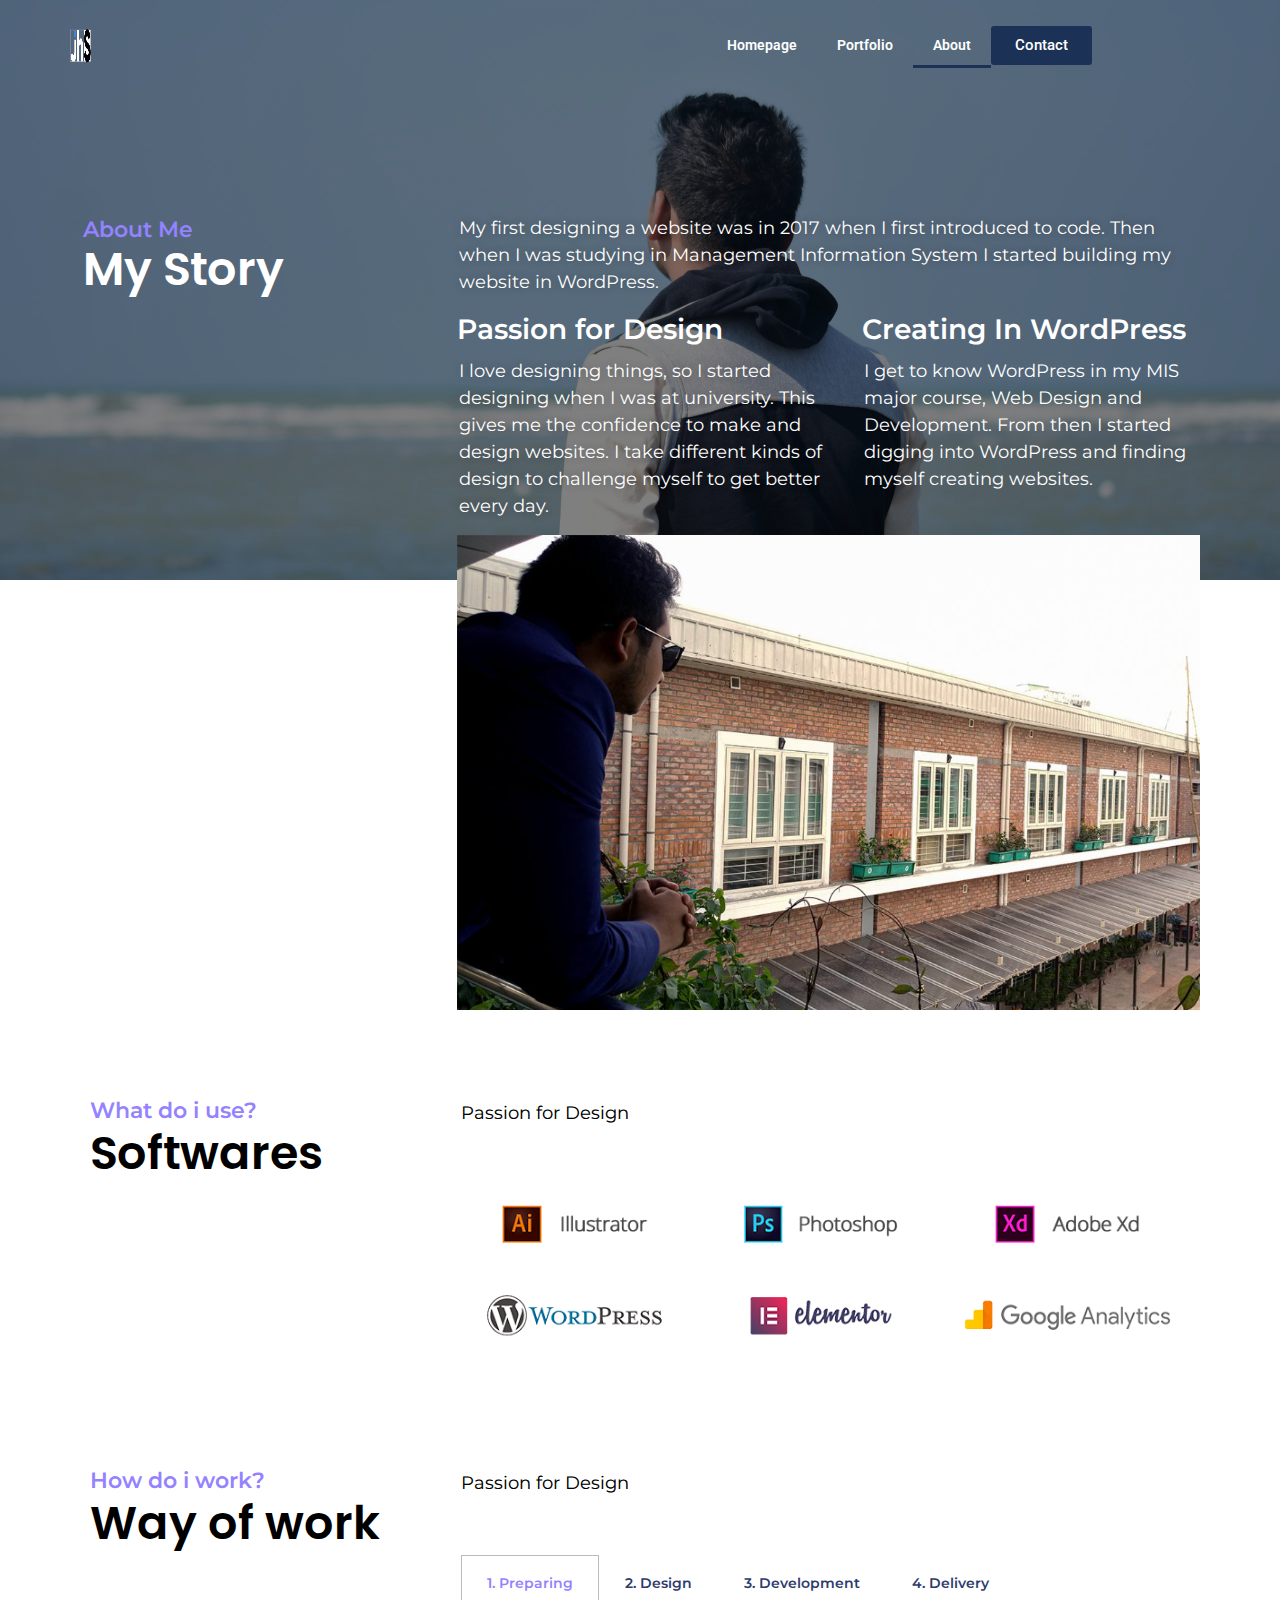
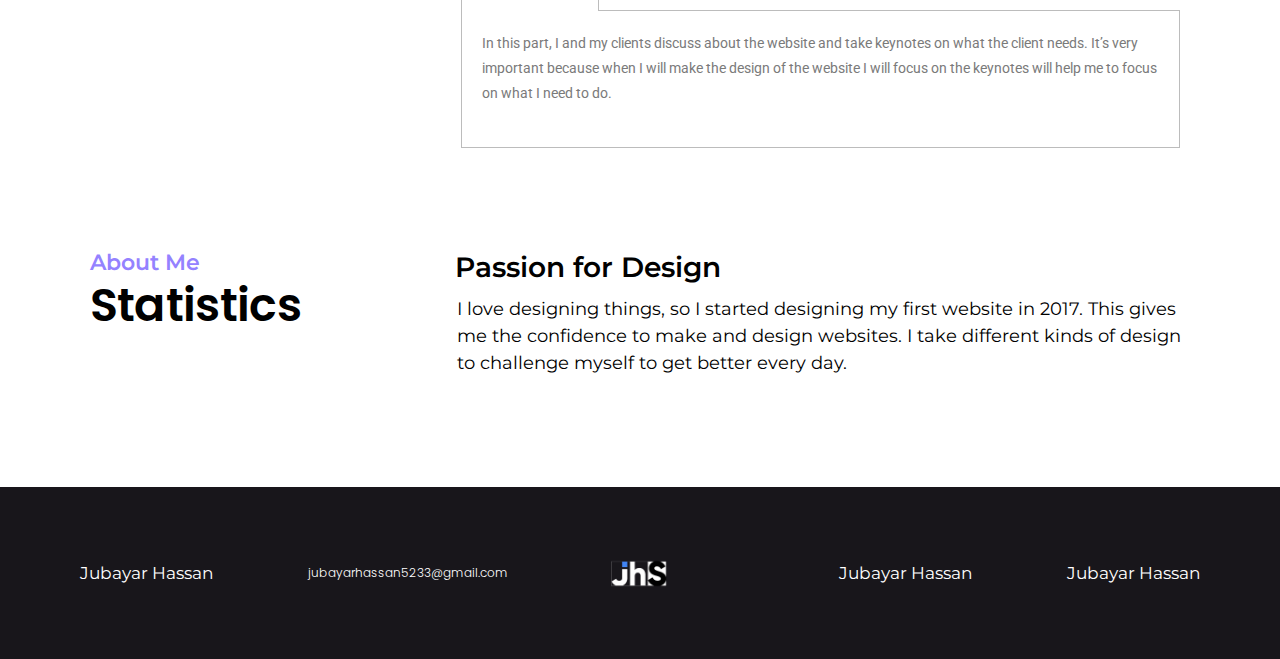
==== about/index.html @ 8f519e30 "done" ====
<!DOCTYPE html>
<html class="html" lang="en-US">
<head>
	<meta charset="UTF-8">
	<link rel="profile" href="https://gmpg.org/xfn/11">

	<title>About &#8211; MD. Jubayar Hassan</title>
<meta name="robots" content="max-image-preview:large">
<meta name="viewport" content="width=device-width, initial-scale=1">
<link rel="dns-prefetch" href="//fonts.googleapis.com">
<link rel="dns-prefetch" href="//s.w.org">
<link rel="alternate" type="application/rss+xml" title="MD. Jubayar Hassan &raquo; Feed" href="https://jubayarhassan.github.io/jubayar2.0/feed/">
<link rel="alternate" type="application/rss+xml" title="MD. Jubayar Hassan &raquo; Comments Feed" href="https://jubayarhassan.github.io/jubayar2.0/comments/feed/">
		<script type="text/javascript">
			window._wpemojiSettings = {"baseUrl":"https:\/\/s.w.org\/images\/core\/emoji\/13.0.1\/72x72\/","ext":".png","svgUrl":"https:\/\/s.w.org\/images\/core\/emoji\/13.0.1\/svg\/","svgExt":".svg","source":{"concatemoji":"https:\/\/jubayarhassan.github.io\/jubayar2.0\/wp-includes\/js\/wp-emoji-release.min.js?ver=5.7.1"}};
			!function(e,a,t){var n,r,o,i=a.createElement("canvas"),p=i.getContext&&i.getContext("2d");function s(e,t){var a=String.fromCharCode;p.clearRect(0,0,i.width,i.height),p.fillText(a.apply(this,e),0,0);e=i.toDataURL();return p.clearRect(0,0,i.width,i.height),p.fillText(a.apply(this,t),0,0),e===i.toDataURL()}function c(e){var t=a.createElement("script");t.src=e,t.defer=t.type="text/javascript",a.getElementsByTagName("head")[0].appendChild(t)}for(o=Array("flag","emoji"),t.supports={everything:!0,everythingExceptFlag:!0},r=0;r<o.length;r++)t.supports[o[r]]=function(e){if(!p||!p.fillText)return!1;switch(p.textBaseline="top",p.font="600 32px Arial",e){case"flag":return s([127987,65039,8205,9895,65039],[127987,65039,8203,9895,65039])?!1:!s([55356,56826,55356,56819],[55356,56826,8203,55356,56819])&&!s([55356,57332,56128,56423,56128,56418,56128,56421,56128,56430,56128,56423,56128,56447],[55356,57332,8203,56128,56423,8203,56128,56418,8203,56128,56421,8203,56128,56430,8203,56128,56423,8203,56128,56447]);case"emoji":return!s([55357,56424,8205,55356,57212],[55357,56424,8203,55356,57212])}return!1}(o[r]),t.supports.everything=t.supports.everything&&t.supports[o[r]],"flag"!==o[r]&&(t.supports.everythingExceptFlag=t.supports.everythingExceptFlag&&t.supports[o[r]]);t.supports.everythingExceptFlag=t.supports.everythingExceptFlag&&!t.supports.flag,t.DOMReady=!1,t.readyCallback=function(){t.DOMReady=!0},t.supports.everything||(n=function(){t.readyCallback()},a.addEventListener?(a.addEventListener("DOMContentLoaded",n,!1),e.addEventListener("load",n,!1)):(e.attachEvent("onload",n),a.attachEvent("onreadystatechange",function(){"complete"===a.readyState&&t.readyCallback()})),(n=t.source||{}).concatemoji?c(n.concatemoji):n.wpemoji&&n.twemoji&&(c(n.twemoji),c(n.wpemoji)))}(window,document,window._wpemojiSettings);
		</script>
		<style type="text/css">img.wp-smiley,
img.emoji {
	display: inline !important;
	border: none !important;
	box-shadow: none !important;
	height: 1em !important;
	width: 1em !important;
	margin: 0 .07em !important;
	vertical-align: -0.1em !important;
	background: none !important;
	padding: 0 !important;
}</style>
	<link rel="stylesheet" id="wp-block-library-css" href="https://jubayarhassan.github.io/jubayar2.0/wp-includes/css/dist/block-library/style.min.css?ver=5.7.1" type="text/css" media="all">
<link rel="stylesheet" id="wp-block-library-theme-css" href="https://jubayarhassan.github.io/jubayar2.0/wp-includes/css/dist/block-library/theme.min.css?ver=5.7.1" type="text/css" media="all">
<link rel="stylesheet" id="font-awesome-css" href="https://jubayarhassan.github.io/jubayar2.0/wp-content/themes/oceanwp/assets/fonts/fontawesome/css/all.min.css?ver=5.15.1" type="text/css" media="all">
<link rel="stylesheet" id="simple-line-icons-css" href="https://jubayarhassan.github.io/jubayar2.0/wp-content/themes/oceanwp/assets/css/third/simple-line-icons.min.css?ver=2.4.0" type="text/css" media="all">
<link rel="stylesheet" id="magnific-popup-css" href="https://jubayarhassan.github.io/jubayar2.0/wp-content/themes/oceanwp/assets/css/third/magnific-popup.min.css?ver=1.0.0" type="text/css" media="all">
<link rel="stylesheet" id="slick-css" href="https://jubayarhassan.github.io/jubayar2.0/wp-content/themes/oceanwp/assets/css/third/slick.min.css?ver=1.6.0" type="text/css" media="all">
<link rel="stylesheet" id="oceanwp-style-css" href="https://jubayarhassan.github.io/jubayar2.0/wp-content/themes/oceanwp/assets/css/style.min.css?ver=2.0.8" type="text/css" media="all">
<link rel="stylesheet" id="oceanwp-hamburgers-css" href="https://jubayarhassan.github.io/jubayar2.0/wp-content/themes/oceanwp/assets/css/third/hamburgers/hamburgers.min.css?ver=2.0.8" type="text/css" media="all">
<link rel="stylesheet" id="oceanwp-3dy-css" href="https://jubayarhassan.github.io/jubayar2.0/wp-content/themes/oceanwp/assets/css/third/hamburgers/types/3dy.css?ver=2.0.8" type="text/css" media="all">
<link rel="stylesheet" id="oceanwp-google-font-montserrat-css" href="//fonts.googleapis.com/css?family=Montserrat%3A100%2C200%2C300%2C400%2C500%2C600%2C700%2C800%2C900%2C100i%2C200i%2C300i%2C400i%2C500i%2C600i%2C700i%2C800i%2C900i&#038;subset=latin&#038;display=swap&#038;ver=5.7.1" type="text/css" media="all">
<link rel="stylesheet" id="elementor-icons-css" href="https://jubayarhassan.github.io/jubayar2.0/wp-content/plugins/elementor/assets/lib/eicons/css/elementor-icons.min.css?ver=5.9.1" type="text/css" media="all">
<link rel="stylesheet" id="elementor-animations-css" href="https://jubayarhassan.github.io/jubayar2.0/wp-content/plugins/elementor/assets/lib/animations/animations.min.css?ver=3.0.10" type="text/css" media="all">
<link rel="stylesheet" id="elementor-frontend-legacy-css" href="https://jubayarhassan.github.io/jubayar2.0/wp-content/plugins/elementor/assets/css/frontend-legacy.min.css?ver=3.0.10" type="text/css" media="all">
<link rel="stylesheet" id="elementor-frontend-css" href="https://jubayarhassan.github.io/jubayar2.0/wp-content/plugins/elementor/assets/css/frontend.min.css?ver=3.0.10" type="text/css" media="all">
<link rel="stylesheet" id="elementor-post-7-css" href="https://jubayarhassan.github.io/jubayar2.0/wp-content/uploads/elementor/css/post-7.css?ver=1619124902" type="text/css" media="all">
<link rel="stylesheet" id="elementor-pro-css" href="https://jubayarhassan.github.io/jubayar2.0/wp-content/plugins/elementor-pro/assets/css/frontend.min.css?ver=3.0.2" type="text/css" media="all">
<link rel="stylesheet" id="elementor-global-css" href="https://jubayarhassan.github.io/jubayar2.0/wp-content/uploads/elementor/css/global.css?ver=1619124942" type="text/css" media="all">
<link rel="stylesheet" id="elementor-post-80-css" href="https://jubayarhassan.github.io/jubayar2.0/wp-content/uploads/elementor/css/post-80.css?ver=1619387605" type="text/css" media="all">
<link rel="stylesheet" id="elementor-post-175-css" href="https://jubayarhassan.github.io/jubayar2.0/wp-content/uploads/elementor/css/post-175.css?ver=1620332155" type="text/css" media="all">
<link rel="stylesheet" id="elementor-post-88-css" href="https://jubayarhassan.github.io/jubayar2.0/wp-content/uploads/elementor/css/post-88.css?ver=1619125941" type="text/css" media="all">
<link rel="stylesheet" id="oe-widgets-style-css" href="https://jubayarhassan.github.io/jubayar2.0/wp-content/plugins/ocean-extra/assets/css/widgets.css?ver=5.7.1" type="text/css" media="all">
<link rel="stylesheet" id="ecs-styles-css" href="https://jubayarhassan.github.io/jubayar2.0/wp-content/plugins/ele-custom-skin/assets/css/ecs-style.css?ver=3.1.0" type="text/css" media="all">
<link rel="stylesheet" id="google-fonts-1-css" href="https://fonts.googleapis.com/css?family=Montserrat%3A100%2C100italic%2C200%2C200italic%2C300%2C300italic%2C400%2C400italic%2C500%2C500italic%2C600%2C600italic%2C700%2C700italic%2C800%2C800italic%2C900%2C900italic%7CRoboto+Slab%3A100%2C100italic%2C200%2C200italic%2C300%2C300italic%2C400%2C400italic%2C500%2C500italic%2C600%2C600italic%2C700%2C700italic%2C800%2C800italic%2C900%2C900italic%7CRoboto%3A100%2C100italic%2C200%2C200italic%2C300%2C300italic%2C400%2C400italic%2C500%2C500italic%2C600%2C600italic%2C700%2C700italic%2C800%2C800italic%2C900%2C900italic%7CPoppins%3A100%2C100italic%2C200%2C200italic%2C300%2C300italic%2C400%2C400italic%2C500%2C500italic%2C600%2C600italic%2C700%2C700italic%2C800%2C800italic%2C900%2C900italic&#038;ver=5.7.1" type="text/css" media="all">
<link rel="stylesheet" id="elementor-icons-shared-0-css" href="https://jubayarhassan.github.io/jubayar2.0/wp-content/plugins/elementor/assets/lib/font-awesome/css/fontawesome.min.css?ver=5.12.0" type="text/css" media="all">
<link rel="stylesheet" id="elementor-icons-fa-brands-css" href="https://jubayarhassan.github.io/jubayar2.0/wp-content/plugins/elementor/assets/lib/font-awesome/css/brands.min.css?ver=5.12.0" type="text/css" media="all">
<script type="text/javascript" src="https://jubayarhassan.github.io/jubayar2.0/wp-includes/js/jquery/jquery.min.js?ver=3.5.1" id="jquery-core-js"></script>
<script type="text/javascript" src="https://jubayarhassan.github.io/jubayar2.0/wp-includes/js/jquery/jquery-migrate.min.js?ver=3.3.2" id="jquery-migrate-js"></script>
<script type="text/javascript" id="ecs_ajax_load-js-extra">
/* <![CDATA[ */
var ecs_ajax_params = {"ajaxurl":"https:\/\/jubayarhassan.github.io\/jubayar2.0\/wp-admin\/admin-ajax.php","posts":"{\"page\":0,\"pagename\":\"about\",\"error\":\"\",\"m\":\"\",\"p\":0,\"post_parent\":\"\",\"subpost\":\"\",\"subpost_id\":\"\",\"attachment\":\"\",\"attachment_id\":0,\"name\":\"about\",\"page_id\":0,\"second\":\"\",\"minute\":\"\",\"hour\":\"\",\"day\":0,\"monthnum\":0,\"year\":0,\"w\":0,\"category_name\":\"\",\"tag\":\"\",\"cat\":\"\",\"tag_id\":\"\",\"author\":\"\",\"author_name\":\"\",\"feed\":\"\",\"tb\":\"\",\"paged\":0,\"meta_key\":\"\",\"meta_value\":\"\",\"preview\":\"\",\"s\":\"\",\"sentence\":\"\",\"title\":\"\",\"fields\":\"\",\"menu_order\":\"\",\"embed\":\"\",\"category__in\":[],\"category__not_in\":[],\"category__and\":[],\"post__in\":[],\"post__not_in\":[],\"post_name__in\":[],\"tag__in\":[],\"tag__not_in\":[],\"tag__and\":[],\"tag_slug__in\":[],\"tag_slug__and\":[],\"post_parent__in\":[],\"post_parent__not_in\":[],\"author__in\":[],\"author__not_in\":[],\"ignore_sticky_posts\":false,\"suppress_filters\":false,\"cache_results\":true,\"update_post_term_cache\":true,\"lazy_load_term_meta\":true,\"update_post_meta_cache\":true,\"post_type\":\"\",\"posts_per_page\":10,\"nopaging\":false,\"comments_per_page\":\"50\",\"no_found_rows\":false,\"order\":\"DESC\"}"};
/* ]]> */
</script>
<script type="text/javascript" src="https://jubayarhassan.github.io/jubayar2.0/wp-content/plugins/ele-custom-skin/assets/js/ecs_ajax_pagination.js?ver=3.1.0" id="ecs_ajax_load-js"></script>
<script type="text/javascript" src="https://jubayarhassan.github.io/jubayar2.0/wp-content/plugins/ele-custom-skin/assets/js/ecs.js?ver=3.1.0" id="ecs-script-js"></script>
<link rel="https://api.w.org/" href="https://jubayarhassan.github.io/jubayar2.0/wp-json/">
<link rel="alternate" type="application/json" href="https://jubayarhassan.github.io/jubayar2.0/wp-json/wp/v2/pages/80">
<link rel="EditURI" type="application/rsd+xml" title="RSD" href="https://jubayarhassan.github.io/jubayar2.0/xmlrpc.php?rsd">
<link rel="wlwmanifest" type="application/wlwmanifest+xml" href="https://jubayarhassan.github.io/jubayar2.0/wp-includes/wlwmanifest.xml"> 
<meta name="generator" content="WordPress 5.7.1">
<link rel="canonical" href="https://jubayarhassan.github.io/jubayar2.0/about/">
<link rel="shortlink" href="https://jubayarhassan.github.io/jubayar2.0/?p=80">
<link rel="alternate" type="application/json+oembed" href="https://jubayarhassan.github.io/jubayar2.0/wp-json/oembed/1.0/embed?url=https%3A%2F%2Fjubayarhassan.github.io%2Fjubayar2.0%2Fabout%2F">
<link rel="alternate" type="text/xml+oembed" href="https://jubayarhassan.github.io/jubayar2.0/wp-json/oembed/1.0/embed?url=https%3A%2F%2Fjubayarhassan.github.io%2Fjubayar2.0%2Fabout%2F&#038;format=xml">
<style type="text/css">.recentcomments a{display:inline !important;padding:0 !important;margin:0 !important;}</style>
<!-- OceanWP CSS -->
<style type="text/css">/* General CSS */.container{width:357px}@media only screen and (min-width:960px){.widget-area,.content-left-sidebar .widget-area{width:90%}}#main #content-wrap,.separate-layout #main #content-wrap{padding-top:0;padding-bottom:0}.page-header,.has-transparent-header .page-header{padding:0}.page-header .page-header-title,.page-header.background-image-page-header .page-header-title{color:rgba(0,0,0,0)}.site-breadcrumbs,.background-image-page-header .site-breadcrumbs{color:rgba(198,198,198,0)}.site-breadcrumbs ul li .breadcrumb-sep{color:rgba(198,198,198,0)}.site-breadcrumbs a,.background-image-page-header .site-breadcrumbs a{color:rgba(51,51,51,0)}.site-breadcrumbs a:hover,.background-image-page-header .site-breadcrumbs a:hover{color:rgba(19,175,240,0)}/* Header CSS */#site-logo #site-logo-inner,.oceanwp-social-menu .social-menu-inner,#site-header.full_screen-header .menu-bar-inner,.after-header-content .after-header-content-inner{height:90px}#site-navigation-wrap .dropdown-menu >li >a,.oceanwp-mobile-menu-icon a,.mobile-menu-close,.after-header-content-inner >a{line-height:90px}#site-header,.has-transparent-header .is-sticky #site-header,.has-vh-transparent .is-sticky #site-header.vertical-header,#searchform-header-replace{background-color:rgba(255,255,255,0)}#site-header{border-color:rgba(241,241,241,0)}#site-header-inner{padding:0 46px 0 32px}#site-header.has-header-media .overlay-header-media{background-color:rgba(0,0,0,0.5)}#site-logo #site-logo-inner a img,#site-header.center-header #site-navigation-wrap .middle-site-logo a img{max-width:70px}#site-header #site-logo #site-logo-inner a img,#site-header.center-header #site-navigation-wrap .middle-site-logo a img{max-height:50px}.effect-one #site-navigation-wrap .dropdown-menu >li >a.menu-link >span:after,.effect-three #site-navigation-wrap .dropdown-menu >li >a.menu-link >span:after,.effect-five #site-navigation-wrap .dropdown-menu >li >a.menu-link >span:before,.effect-five #site-navigation-wrap .dropdown-menu >li >a.menu-link >span:after,.effect-nine #site-navigation-wrap .dropdown-menu >li >a.menu-link >span:before,.effect-nine #site-navigation-wrap .dropdown-menu >li >a.menu-link >span:after{background-color:#2fb6ef}.effect-four #site-navigation-wrap .dropdown-menu >li >a.menu-link >span:before,.effect-four #site-navigation-wrap .dropdown-menu >li >a.menu-link >span:after,.effect-seven #site-navigation-wrap .dropdown-menu >li >a.menu-link:hover >span:after,.effect-seven #site-navigation-wrap .dropdown-menu >li.sfHover >a.menu-link >span:after{color:#2fb6ef}.effect-seven #site-navigation-wrap .dropdown-menu >li >a.menu-link:hover >span:after,.effect-seven #site-navigation-wrap .dropdown-menu >li.sfHover >a.menu-link >span:after{text-shadow:10px 0 #2fb6ef,-10px 0 #2fb6ef}#site-navigation-wrap .dropdown-menu >li >a,.oceanwp-mobile-menu-icon a,#searchform-header-replace-close{color:#ffffff}#site-navigation-wrap .dropdown-menu >li >a:hover,.oceanwp-mobile-menu-icon a:hover,#searchform-header-replace-close:hover{color:#e5e5e5}.mobile-menu .hamburger-inner,.mobile-menu .hamburger-inner::before,.mobile-menu .hamburger-inner::after{background-color:#ffffff}#sidr li,#sidr ul,#mobile-dropdown ul li,#mobile-dropdown ul li ul{border-color:rgba(255,255,255,0.035)}/* Typography CSS */#site-navigation-wrap .dropdown-menu >li >a,#site-header.full_screen-header .fs-dropdown-menu >li >a,#site-header.top-header #site-navigation-wrap .dropdown-menu >li >a,#site-header.center-header #site-navigation-wrap .dropdown-menu >li >a,#site-header.medium-header #site-navigation-wrap .dropdown-menu >li >a,.oceanwp-mobile-menu-icon a{font-family:Montserrat;font-weight:600;font-size:16px}</style>
</head>

<body class="page-template-default page page-id-80 wp-custom-logo wp-embed-responsive oceanwp-theme dropdown-mobile no-header-border default-breakpoint content-full-width content-max-width page-header-disabled has-breadcrumbs elementor-default elementor-template-full-width elementor-kit-7 elementor-page elementor-page-80" itemscope="itemscope" itemtype="https://schema.org/WebPage">

	
	
	<div id="outer-wrap" class="site clr">

		<a class="skip-link screen-reader-text" href="#main">Skip to content</a>

		
		<div id="wrap" class="clr">

			
				<div id="transparent-header-wrap" class="clr">
	
<header id="site-header" class="effect-one clr" data-height="90" itemscope="itemscope" itemtype="https://schema.org/WPHeader" role="banner">

			<div data-elementor-type="header" data-elementor-id="175" class="elementor elementor-175 elementor-location-header" data-elementor-settings="[]">
		<div class="elementor-section-wrap">
					<section class="elementor-section elementor-top-section elementor-element elementor-element-d9dab97 elementor-section-height-min-height elementor-section-boxed elementor-section-height-default elementor-section-items-middle" data-id="d9dab97" data-element_type="section" data-settings="{&quot;background_motion_fx_mouseTrack_effect&quot;:&quot;yes&quot;,&quot;background_motion_fx_mouseTrack_direction&quot;:&quot;negative&quot;,&quot;background_motion_fx_mouseTrack_speed&quot;:{&quot;unit&quot;:&quot;px&quot;,&quot;size&quot;:2.9,&quot;sizes&quot;:[]}}">
						<div class="elementor-container elementor-column-gap-default">
							<div class="elementor-row">
					<div class="elementor-column elementor-col-25 elementor-top-column elementor-element elementor-element-8e2ca91 elementor-invisible" data-id="8e2ca91" data-element_type="column" data-settings="{&quot;animation&quot;:&quot;fadeInDown&quot;}">
			<div class="elementor-column-wrap elementor-element-populated">
							<div class="elementor-widget-wrap">
						<div class="elementor-element elementor-element-4196328 elementor-widget elementor-widget-image" data-id="4196328" data-element_type="widget" data-widget_type="image.default">
				<div class="elementor-widget-container">
					<div class="elementor-image">
											<a href="https://jubayarhassan.github.io/jubayar2.0/">
							<img width="1024" height="555" src="https://jubayarhassan.github.io/jubayar2.0/wp-content/uploads/2021/01/manelogoicon-1-1024x555.png" class="elementor-animation-shrink attachment-large size-large" alt="" loading="lazy" srcset="https://jubayarhassan.github.io/jubayar2.0/wp-content/uploads/2021/01/manelogoicon-1-1024x555.png 1024w, https://jubayarhassan.github.io/jubayar2.0/wp-content/uploads/2021/01/manelogoicon-1-300x163.png 300w, https://jubayarhassan.github.io/jubayar2.0/wp-content/uploads/2021/01/manelogoicon-1-768x416.png 768w, https://jubayarhassan.github.io/jubayar2.0/wp-content/uploads/2021/01/manelogoicon-1-1536x833.png 1536w, https://jubayarhassan.github.io/jubayar2.0/wp-content/uploads/2021/01/manelogoicon-1-2048x1111.png 2048w" sizes="(max-width: 1024px) 100vw, 1024px">								</a>
											</div>
				</div>
				</div>
						</div>
					</div>
		</div>
				<div class="elementor-column elementor-col-25 elementor-top-column elementor-element elementor-element-5289980 elementor-invisible" data-id="5289980" data-element_type="column" data-settings="{&quot;animation&quot;:&quot;fadeInDown&quot;,&quot;animation_delay&quot;:300}">
			<div class="elementor-column-wrap elementor-element-populated">
							<div class="elementor-widget-wrap">
						<div class="elementor-element elementor-element-9734a58 elementor-nav-menu__align-right elementor-nav-menu--indicator-classic elementor-nav-menu--dropdown-tablet elementor-nav-menu__text-align-aside elementor-nav-menu--toggle elementor-nav-menu--burger elementor-widget elementor-widget-nav-menu" data-id="9734a58" data-element_type="widget" data-settings="{&quot;layout&quot;:&quot;horizontal&quot;,&quot;toggle&quot;:&quot;burger&quot;}" data-widget_type="nav-menu.default">
				<div class="elementor-widget-container">
						<nav role="navigation" class="elementor-nav-menu--main elementor-nav-menu__container elementor-nav-menu--layout-horizontal e--pointer-underline e--animation-fade"><ul id="menu-1-9734a58" class="elementor-nav-menu">
<li class="menu-item menu-item-type-post_type menu-item-object-page menu-item-home menu-item-64"><a href="https://jubayarhassan.github.io/jubayar2.0/" class="elementor-item">Homepage</a></li>
<li class="menu-item menu-item-type-custom menu-item-object-custom menu-item-65"><a href="https://jubayarhassan.github.io/jubayar2.0/portfolio/" class="elementor-item">Portfolio</a></li>
<li class="menu-item menu-item-type-custom menu-item-object-custom current-menu-item menu-item-66"><a href="https://jubayarhassan.github.io/jubayar2.0/about/" aria-current="page" class="elementor-item elementor-item-active">About</a></li>
</ul></nav>
					<div class="elementor-menu-toggle" role="button" tabindex="0" aria-label="Menu Toggle" aria-expanded="false">
			<i class="eicon-menu-bar" aria-hidden="true"></i>
			<span class="elementor-screen-only">Menu</span>
		</div>
			<nav class="elementor-nav-menu--dropdown elementor-nav-menu__container" role="navigation" aria-hidden="true"><ul id="menu-2-9734a58" class="elementor-nav-menu">
<li class="menu-item menu-item-type-post_type menu-item-object-page menu-item-home menu-item-64"><a href="https://jubayarhassan.github.io/jubayar2.0/" class="elementor-item">Homepage</a></li>
<li class="menu-item menu-item-type-custom menu-item-object-custom menu-item-65"><a href="https://jubayarhassan.github.io/jubayar2.0/portfolio/" class="elementor-item">Portfolio</a></li>
<li class="menu-item menu-item-type-custom menu-item-object-custom current-menu-item menu-item-66"><a href="https://jubayarhassan.github.io/jubayar2.0/about/" aria-current="page" class="elementor-item elementor-item-active">About</a></li>
</ul></nav>
				</div>
				</div>
						</div>
					</div>
		</div>
				<div class="elementor-column elementor-col-25 elementor-top-column elementor-element elementor-element-0fcbd7a elementor-invisible" data-id="0fcbd7a" data-element_type="column" data-settings="{&quot;animation&quot;:&quot;fadeInDown&quot;,&quot;animation_delay&quot;:600}">
			<div class="elementor-column-wrap elementor-element-populated">
							<div class="elementor-widget-wrap">
						<div class="elementor-element elementor-element-2c37e46 elementor-widget elementor-widget-button" data-id="2c37e46" data-element_type="widget" data-widget_type="button.default">
				<div class="elementor-widget-container">
					<div class="elementor-button-wrapper">
			<a href="https://jubayarhassan.github.io/jubayar2.0/contact/" class="elementor-button-link elementor-button elementor-size-sm elementor-animation-shrink" role="button">
						<span class="elementor-button-content-wrapper">
						<span class="elementor-button-text">Contact</span>
		</span>
					</a>
		</div>
				</div>
				</div>
						</div>
					</div>
		</div>
				<div class="elementor-column elementor-col-25 elementor-top-column elementor-element elementor-element-dd7ab30 elementor-invisible" data-id="dd7ab30" data-element_type="column" data-settings="{&quot;animation&quot;:&quot;fadeInDown&quot;,&quot;animation_delay&quot;:900}">
			<div class="elementor-column-wrap elementor-element-populated">
							<div class="elementor-widget-wrap">
						<div class="elementor-element elementor-element-6058126 elementor-shape-rounded elementor-grid-0 elementor-widget elementor-widget-social-icons" data-id="6058126" data-element_type="widget" data-widget_type="social-icons.default">
				<div class="elementor-widget-container">
					<div class="elementor-social-icons-wrapper elementor-grid">
							<div class="elementor-grid-item">
					<a class="elementor-icon elementor-social-icon elementor-social-icon-facebook elementor-animation-shrink elementor-repeater-item-f2b3da4" href="https://www.facebook.com/jubayarhassan5233/" target="_blank">
						<span class="elementor-screen-only">Facebook</span>
						<i class="fab fa-facebook"></i>					</a>
				</div>
							<div class="elementor-grid-item">
					<a class="elementor-icon elementor-social-icon elementor-social-icon-linkedin elementor-animation-shrink elementor-repeater-item-adb1d07" href="https://www.linkedin.com/in/md-jubayar-hassan-04b857147/" target="_blank">
						<span class="elementor-screen-only">Linkedin</span>
						<i class="fab fa-linkedin"></i>					</a>
				</div>
					</div>
				</div>
				</div>
						</div>
					</div>
		</div>
								</div>
					</div>
		</section>
				</div>
		</div>
		
</header><!-- #site-header -->

	</div>
	
			
			<main id="main" class="site-main clr" role="main">

						<div data-elementor-type="wp-page" data-elementor-id="80" class="elementor elementor-80" data-elementor-settings="[]">
						<div class="elementor-inner">
							<div class="elementor-section-wrap">
							<section class="elementor-section elementor-top-section elementor-element elementor-element-785cb4b elementor-section-height-min-height elementor-section-boxed elementor-section-height-default elementor-section-items-middle" data-id="785cb4b" data-element_type="section" data-settings="{&quot;background_background&quot;:&quot;classic&quot;}">
							<div class="elementor-background-overlay"></div>
							<div class="elementor-container elementor-column-gap-default">
							<div class="elementor-row">
					<div class="elementor-column elementor-col-100 elementor-top-column elementor-element elementor-element-bb6d4b5" data-id="bb6d4b5" data-element_type="column">
			<div class="elementor-column-wrap elementor-element-populated">
							<div class="elementor-widget-wrap">
						<section class="elementor-section elementor-inner-section elementor-element elementor-element-e2c8765 elementor-section-height-min-height elementor-section-boxed elementor-section-height-default" data-id="e2c8765" data-element_type="section">
						<div class="elementor-container elementor-column-gap-default">
							<div class="elementor-row">
					<div class="elementor-column elementor-col-50 elementor-inner-column elementor-element elementor-element-fcd3db4" data-id="fcd3db4" data-element_type="column">
			<div class="elementor-column-wrap elementor-element-populated">
							<div class="elementor-widget-wrap">
						<div class="elementor-element elementor-element-a6af298 elementor-widget elementor-widget-heading" data-id="a6af298" data-element_type="widget" data-widget_type="heading.default">
				<div class="elementor-widget-container">
			<h2 class="elementor-heading-title elementor-size-default">About Me</h2>		</div>
				</div>
				<div class="elementor-element elementor-element-9bc6950 elementor-widget elementor-widget-heading" data-id="9bc6950" data-element_type="widget" data-widget_type="heading.default">
				<div class="elementor-widget-container">
			<h2 class="elementor-heading-title elementor-size-default">My Story</h2>		</div>
				</div>
						</div>
					</div>
		</div>
				<div class="elementor-column elementor-col-50 elementor-inner-column elementor-element elementor-element-bb1fa10" data-id="bb1fa10" data-element_type="column">
			<div class="elementor-column-wrap elementor-element-populated">
							<div class="elementor-widget-wrap">
						<div class="elementor-element elementor-element-fd0e0eb elementor-widget elementor-widget-heading" data-id="fd0e0eb" data-element_type="widget" data-widget_type="heading.default">
				<div class="elementor-widget-container">
			<h2 class="elementor-heading-title elementor-size-default">My first designing a website was in 2017 when I first introduced to code. Then when I was studying in Management Information System I started building my website in WordPress.</h2>		</div>
				</div>
						</div>
					</div>
		</div>
								</div>
					</div>
		</section>
				<section class="elementor-section elementor-inner-section elementor-element elementor-element-3ec2585 elementor-section-height-min-height elementor-section-boxed elementor-section-height-default" data-id="3ec2585" data-element_type="section">
						<div class="elementor-container elementor-column-gap-default">
							<div class="elementor-row">
					<div class="elementor-column elementor-col-50 elementor-inner-column elementor-element elementor-element-ad23edd" data-id="ad23edd" data-element_type="column">
			<div class="elementor-column-wrap elementor-element-populated">
							<div class="elementor-widget-wrap">
						<div class="elementor-element elementor-element-edba609 elementor-widget elementor-widget-heading" data-id="edba609" data-element_type="widget" data-widget_type="heading.default">
				<div class="elementor-widget-container">
			<h2 class="elementor-heading-title elementor-size-default">Passion for Design</h2>		</div>
				</div>
				<div class="elementor-element elementor-element-e8e22d5 elementor-widget elementor-widget-heading" data-id="e8e22d5" data-element_type="widget" data-widget_type="heading.default">
				<div class="elementor-widget-container">
			<h2 class="elementor-heading-title elementor-size-default">I love designing things, so I started designing when I was at university. This gives me the confidence to make and design websites. I take different kinds of design to challenge myself to get better every day.</h2>		</div>
				</div>
						</div>
					</div>
		</div>
				<div class="elementor-column elementor-col-50 elementor-inner-column elementor-element elementor-element-c941159" data-id="c941159" data-element_type="column">
			<div class="elementor-column-wrap elementor-element-populated">
							<div class="elementor-widget-wrap">
						<div class="elementor-element elementor-element-5f83daf elementor-widget elementor-widget-heading" data-id="5f83daf" data-element_type="widget" data-widget_type="heading.default">
				<div class="elementor-widget-container">
			<h2 class="elementor-heading-title elementor-size-default">Creating In WordPress</h2>		</div>
				</div>
				<div class="elementor-element elementor-element-65e3d3e elementor-widget elementor-widget-heading" data-id="65e3d3e" data-element_type="widget" data-widget_type="heading.default">
				<div class="elementor-widget-container">
			<h2 class="elementor-heading-title elementor-size-default">I get to know WordPress in my MIS major course, Web Design and Development. From then I started digging into WordPress and finding myself creating websites.</h2>		</div>
				</div>
						</div>
					</div>
		</div>
								</div>
					</div>
		</section>
						</div>
					</div>
		</div>
								</div>
					</div>
		</section>
				<section class="elementor-section elementor-top-section elementor-element elementor-element-9a66939 elementor-section-height-min-height elementor-section-boxed elementor-section-height-default elementor-section-items-middle" data-id="9a66939" data-element_type="section">
							<div class="elementor-background-overlay"></div>
							<div class="elementor-container elementor-column-gap-default">
							<div class="elementor-row">
					<div class="elementor-column elementor-col-100 elementor-top-column elementor-element elementor-element-9640f5a" data-id="9640f5a" data-element_type="column" data-settings="{&quot;background_background&quot;:&quot;classic&quot;}">
			<div class="elementor-column-wrap elementor-element-populated">
							<div class="elementor-widget-wrap">
						<section class="elementor-section elementor-inner-section elementor-element elementor-element-aa49c67 elementor-section-full_width elementor-section-height-min-height elementor-section-height-default" data-id="aa49c67" data-element_type="section">
						<div class="elementor-container elementor-column-gap-default">
							<div class="elementor-row">
					<div class="elementor-column elementor-col-50 elementor-inner-column elementor-element elementor-element-f25f5ab" data-id="f25f5ab" data-element_type="column">
			<div class="elementor-column-wrap">
							<div class="elementor-widget-wrap">
								</div>
					</div>
		</div>
				<div class="elementor-column elementor-col-50 elementor-inner-column elementor-element elementor-element-b3cb6c2" data-id="b3cb6c2" data-element_type="column">
			<div class="elementor-column-wrap elementor-element-populated">
							<div class="elementor-widget-wrap">
						<div class="elementor-element elementor-element-75b3f25 elementor-widget elementor-widget-image" data-id="75b3f25" data-element_type="widget" data-widget_type="image.default">
				<div class="elementor-widget-container">
					<div class="elementor-image">
										<img width="1024" height="655" src="https://jubayarhassan.github.io/jubayar2.0/wp-content/uploads/2021/02/DSC_0064-1024x655.jpg" class="attachment-large size-large" alt="" loading="lazy" srcset="https://jubayarhassan.github.io/jubayar2.0/wp-content/uploads/2021/02/DSC_0064-1024x655.jpg 1024w, https://jubayarhassan.github.io/jubayar2.0/wp-content/uploads/2021/02/DSC_0064-300x192.jpg 300w, https://jubayarhassan.github.io/jubayar2.0/wp-content/uploads/2021/02/DSC_0064-768x491.jpg 768w, https://jubayarhassan.github.io/jubayar2.0/wp-content/uploads/2021/02/DSC_0064.jpg 1110w" sizes="(max-width: 1024px) 100vw, 1024px">											</div>
				</div>
				</div>
						</div>
					</div>
		</div>
								</div>
					</div>
		</section>
						</div>
					</div>
		</div>
								</div>
					</div>
		</section>
				<section class="elementor-section elementor-top-section elementor-element elementor-element-6c1776f elementor-section-height-min-height elementor-section-boxed elementor-section-height-default elementor-section-items-middle" data-id="6c1776f" data-element_type="section">
						<div class="elementor-container elementor-column-gap-default">
							<div class="elementor-row">
					<div class="elementor-column elementor-col-100 elementor-top-column elementor-element elementor-element-9a21ee1" data-id="9a21ee1" data-element_type="column" data-settings="{&quot;background_background&quot;:&quot;classic&quot;}">
			<div class="elementor-column-wrap elementor-element-populated">
							<div class="elementor-widget-wrap">
						<section class="elementor-section elementor-inner-section elementor-element elementor-element-48bd6e5 elementor-section-full_width elementor-section-height-min-height elementor-section-height-default" data-id="48bd6e5" data-element_type="section">
						<div class="elementor-container elementor-column-gap-default">
							<div class="elementor-row">
					<div class="elementor-column elementor-col-50 elementor-inner-column elementor-element elementor-element-cb45a23" data-id="cb45a23" data-element_type="column">
			<div class="elementor-column-wrap elementor-element-populated">
							<div class="elementor-widget-wrap">
						<div class="elementor-element elementor-element-eaeea0d elementor-widget elementor-widget-heading" data-id="eaeea0d" data-element_type="widget" data-widget_type="heading.default">
				<div class="elementor-widget-container">
			<h2 class="elementor-heading-title elementor-size-default">What do i use?</h2>		</div>
				</div>
				<div class="elementor-element elementor-element-d5fca3e elementor-widget elementor-widget-heading" data-id="d5fca3e" data-element_type="widget" data-widget_type="heading.default">
				<div class="elementor-widget-container">
			<h2 class="elementor-heading-title elementor-size-default">Softwares</h2>		</div>
				</div>
						</div>
					</div>
		</div>
				<div class="elementor-column elementor-col-50 elementor-inner-column elementor-element elementor-element-d75bf5d" data-id="d75bf5d" data-element_type="column">
			<div class="elementor-column-wrap elementor-element-populated">
							<div class="elementor-widget-wrap">
						<div class="elementor-element elementor-element-6083a6c elementor-widget elementor-widget-heading" data-id="6083a6c" data-element_type="widget" data-widget_type="heading.default">
				<div class="elementor-widget-container">
			<h2 class="elementor-heading-title elementor-size-default">Passion for Design</h2>		</div>
				</div>
						</div>
					</div>
		</div>
								</div>
					</div>
		</section>
				<section class="elementor-section elementor-inner-section elementor-element elementor-element-d2021cc elementor-section-full_width elementor-section-height-min-height elementor-section-height-default" data-id="d2021cc" data-element_type="section">
						<div class="elementor-container elementor-column-gap-default">
							<div class="elementor-row">
					<div class="elementor-column elementor-col-25 elementor-inner-column elementor-element elementor-element-6ac39bb" data-id="6ac39bb" data-element_type="column">
			<div class="elementor-column-wrap">
							<div class="elementor-widget-wrap">
								</div>
					</div>
		</div>
				<div class="elementor-column elementor-col-25 elementor-inner-column elementor-element elementor-element-6347c4f" data-id="6347c4f" data-element_type="column">
			<div class="elementor-column-wrap elementor-element-populated">
							<div class="elementor-widget-wrap">
						<div class="elementor-element elementor-element-c539ff2 elementor-widget elementor-widget-image" data-id="c539ff2" data-element_type="widget" data-widget_type="image.default">
				<div class="elementor-widget-container">
					<div class="elementor-image">
										<img width="250" height="80" src="https://jubayarhassan.github.io/jubayar2.0/wp-content/uploads/2021/01/Software_3_Illustrator.png" class="attachment-large size-large" alt="" loading="lazy">											</div>
				</div>
				</div>
				<div class="elementor-element elementor-element-005af83 elementor-widget elementor-widget-image" data-id="005af83" data-element_type="widget" data-widget_type="image.default">
				<div class="elementor-widget-container">
					<div class="elementor-image">
										<img width="250" height="80" src="https://jubayarhassan.github.io/jubayar2.0/wp-content/uploads/2021/01/Software_4_Wordpress.png" class="attachment-large size-large" alt="" loading="lazy">											</div>
				</div>
				</div>
						</div>
					</div>
		</div>
				<div class="elementor-column elementor-col-25 elementor-inner-column elementor-element elementor-element-5ec0f61" data-id="5ec0f61" data-element_type="column">
			<div class="elementor-column-wrap elementor-element-populated">
							<div class="elementor-widget-wrap">
						<div class="elementor-element elementor-element-8039611 elementor-widget elementor-widget-image" data-id="8039611" data-element_type="widget" data-widget_type="image.default">
				<div class="elementor-widget-container">
					<div class="elementor-image">
										<img width="250" height="80" src="https://jubayarhassan.github.io/jubayar2.0/wp-content/uploads/2021/01/Software_2_Photoshop.png" class="attachment-large size-large" alt="" loading="lazy">											</div>
				</div>
				</div>
				<div class="elementor-element elementor-element-53f0b51 elementor-widget elementor-widget-image" data-id="53f0b51" data-element_type="widget" data-widget_type="image.default">
				<div class="elementor-widget-container">
					<div class="elementor-image">
										<img width="250" height="80" src="https://jubayarhassan.github.io/jubayar2.0/wp-content/uploads/2021/01/Software_5_Elementor.png" class="attachment-large size-large" alt="" loading="lazy">											</div>
				</div>
				</div>
						</div>
					</div>
		</div>
				<div class="elementor-column elementor-col-25 elementor-inner-column elementor-element elementor-element-abae284" data-id="abae284" data-element_type="column">
			<div class="elementor-column-wrap elementor-element-populated">
							<div class="elementor-widget-wrap">
						<div class="elementor-element elementor-element-98a54dd elementor-widget elementor-widget-image" data-id="98a54dd" data-element_type="widget" data-widget_type="image.default">
				<div class="elementor-widget-container">
					<div class="elementor-image">
										<img width="250" height="80" src="https://jubayarhassan.github.io/jubayar2.0/wp-content/uploads/2021/01/Software_1_Adobe-XD.png" class="attachment-large size-large" alt="" loading="lazy">											</div>
				</div>
				</div>
				<div class="elementor-element elementor-element-2f16dc3 elementor-widget elementor-widget-image" data-id="2f16dc3" data-element_type="widget" data-widget_type="image.default">
				<div class="elementor-widget-container">
					<div class="elementor-image">
										<img width="250" height="80" src="https://jubayarhassan.github.io/jubayar2.0/wp-content/uploads/2021/01/Software_6_Google-Analytics.png" class="attachment-large size-large" alt="" loading="lazy">											</div>
				</div>
				</div>
						</div>
					</div>
		</div>
								</div>
					</div>
		</section>
						</div>
					</div>
		</div>
								</div>
					</div>
		</section>
				<section class="elementor-section elementor-top-section elementor-element elementor-element-3643679 elementor-section-height-min-height elementor-section-boxed elementor-section-height-default elementor-section-items-middle" data-id="3643679" data-element_type="section">
						<div class="elementor-container elementor-column-gap-default">
							<div class="elementor-row">
					<div class="elementor-column elementor-col-100 elementor-top-column elementor-element elementor-element-bc7d3df" data-id="bc7d3df" data-element_type="column">
			<div class="elementor-column-wrap elementor-element-populated">
							<div class="elementor-widget-wrap">
						<section class="elementor-section elementor-inner-section elementor-element elementor-element-ba00d26 elementor-section-full_width elementor-section-height-min-height elementor-section-height-default" data-id="ba00d26" data-element_type="section">
						<div class="elementor-container elementor-column-gap-default">
							<div class="elementor-row">
					<div class="elementor-column elementor-col-50 elementor-inner-column elementor-element elementor-element-10fe1c2" data-id="10fe1c2" data-element_type="column">
			<div class="elementor-column-wrap elementor-element-populated">
							<div class="elementor-widget-wrap">
						<div class="elementor-element elementor-element-fc4d28a elementor-widget elementor-widget-heading" data-id="fc4d28a" data-element_type="widget" data-widget_type="heading.default">
				<div class="elementor-widget-container">
			<h2 class="elementor-heading-title elementor-size-default">How do i work?</h2>		</div>
				</div>
				<div class="elementor-element elementor-element-57999d7 elementor-widget elementor-widget-heading" data-id="57999d7" data-element_type="widget" data-widget_type="heading.default">
				<div class="elementor-widget-container">
			<h2 class="elementor-heading-title elementor-size-default">Way of work</h2>		</div>
				</div>
						</div>
					</div>
		</div>
				<div class="elementor-column elementor-col-50 elementor-inner-column elementor-element elementor-element-ff8276a" data-id="ff8276a" data-element_type="column">
			<div class="elementor-column-wrap elementor-element-populated">
							<div class="elementor-widget-wrap">
						<div class="elementor-element elementor-element-224ac31 elementor-widget elementor-widget-heading" data-id="224ac31" data-element_type="widget" data-widget_type="heading.default">
				<div class="elementor-widget-container">
			<h2 class="elementor-heading-title elementor-size-default">Passion for Design</h2>		</div>
				</div>
						</div>
					</div>
		</div>
								</div>
					</div>
		</section>
				<section class="elementor-section elementor-inner-section elementor-element elementor-element-60d57d7 elementor-section-full_width elementor-section-height-min-height elementor-section-height-default" data-id="60d57d7" data-element_type="section">
						<div class="elementor-container elementor-column-gap-default">
							<div class="elementor-row">
					<div class="elementor-column elementor-col-50 elementor-inner-column elementor-element elementor-element-4cb4241" data-id="4cb4241" data-element_type="column">
			<div class="elementor-column-wrap">
							<div class="elementor-widget-wrap">
								</div>
					</div>
		</div>
				<div class="elementor-column elementor-col-50 elementor-inner-column elementor-element elementor-element-4265927" data-id="4265927" data-element_type="column">
			<div class="elementor-column-wrap elementor-element-populated">
							<div class="elementor-widget-wrap">
						<div class="elementor-element elementor-element-7489015 elementor-tabs-view-horizontal elementor-widget elementor-widget-tabs" data-id="7489015" data-element_type="widget" data-widget_type="tabs.default">
				<div class="elementor-widget-container">
					<div class="elementor-tabs" role="tablist">
			<div class="elementor-tabs-wrapper">
									<div id="elementor-tab-title-1221" class="elementor-tab-title elementor-tab-desktop-title" data-tab="1" role="tab" aria-controls="elementor-tab-content-1221"><a>1. Preparing</a></div>
									<div id="elementor-tab-title-1222" class="elementor-tab-title elementor-tab-desktop-title" data-tab="2" role="tab" aria-controls="elementor-tab-content-1222"><a>2. Design</a></div>
									<div id="elementor-tab-title-1223" class="elementor-tab-title elementor-tab-desktop-title" data-tab="3" role="tab" aria-controls="elementor-tab-content-1223"><a>3. Development</a></div>
									<div id="elementor-tab-title-1224" class="elementor-tab-title elementor-tab-desktop-title" data-tab="4" role="tab" aria-controls="elementor-tab-content-1224"><a>4. Delivery</a></div>
							</div>
			<div class="elementor-tabs-content-wrapper">
									<div class="elementor-tab-title elementor-tab-mobile-title" data-tab="1" role="tab">1. Preparing</div>
					<div id="elementor-tab-content-1221" class="elementor-tab-content elementor-clearfix" data-tab="1" role="tabpanel" aria-labelledby="elementor-tab-title-1221"><p>In this part, I and my clients discuss about the website and take keynotes on what the client needs. It&#8217;s very important because when I will make the design of the website I will focus on the keynotes will help me to focus on what I need to do. </p></div>
									<div class="elementor-tab-title elementor-tab-mobile-title" data-tab="2" role="tab">2. Design</div>
					<div id="elementor-tab-content-1222" class="elementor-tab-content elementor-clearfix" data-tab="2" role="tabpanel" aria-labelledby="elementor-tab-title-1222"><p>After the discussion, I will start designing the website. First, I will make a structure of the website and approve the website structure with the client then I will start putting things together. </p></div>
									<div class="elementor-tab-title elementor-tab-mobile-title" data-tab="3" role="tab">3. Development</div>
					<div id="elementor-tab-content-1223" class="elementor-tab-content elementor-clearfix" data-tab="3" role="tabpanel" aria-labelledby="elementor-tab-title-1223"><p>If my client is happy with the design I will start developing the main website. Installing Important Plugins and themes for the project. As I&#8217;m working the client can view the progress with a link that I will provide. It will help the client to give his feedback in time.</p></div>
									<div class="elementor-tab-title elementor-tab-mobile-title" data-tab="4" role="tab">4. Delivery</div>
					<div id="elementor-tab-content-1224" class="elementor-tab-content elementor-clearfix" data-tab="4" role="tabpanel" aria-labelledby="elementor-tab-title-1224"><p>Alter finishing the project I will give a short preview of all the pages and design (if there any) and all the requirements client requested. Then I will put the website in live so that anyone can see the website.</p></div>
							</div>
		</div>
				</div>
				</div>
						</div>
					</div>
		</div>
								</div>
					</div>
		</section>
						</div>
					</div>
		</div>
								</div>
					</div>
		</section>
				<section class="elementor-section elementor-top-section elementor-element elementor-element-59381be elementor-section-height-min-height elementor-section-boxed elementor-section-height-default elementor-section-items-middle" data-id="59381be" data-element_type="section">
						<div class="elementor-container elementor-column-gap-default">
							<div class="elementor-row">
					<div class="elementor-column elementor-col-100 elementor-top-column elementor-element elementor-element-1fc9467" data-id="1fc9467" data-element_type="column" data-settings="{&quot;background_background&quot;:&quot;classic&quot;}">
			<div class="elementor-column-wrap elementor-element-populated">
							<div class="elementor-widget-wrap">
						<section class="elementor-section elementor-inner-section elementor-element elementor-element-ed99e75 elementor-section-full_width elementor-section-height-min-height elementor-section-height-default" data-id="ed99e75" data-element_type="section">
						<div class="elementor-container elementor-column-gap-default">
							<div class="elementor-row">
					<div class="elementor-column elementor-col-50 elementor-inner-column elementor-element elementor-element-ab1014b" data-id="ab1014b" data-element_type="column">
			<div class="elementor-column-wrap elementor-element-populated">
							<div class="elementor-widget-wrap">
						<div class="elementor-element elementor-element-98d665b elementor-widget elementor-widget-heading" data-id="98d665b" data-element_type="widget" data-widget_type="heading.default">
				<div class="elementor-widget-container">
			<h2 class="elementor-heading-title elementor-size-default">About Me</h2>		</div>
				</div>
				<div class="elementor-element elementor-element-b4346f0 elementor-widget elementor-widget-heading" data-id="b4346f0" data-element_type="widget" data-widget_type="heading.default">
				<div class="elementor-widget-container">
			<h2 class="elementor-heading-title elementor-size-default">Statistics</h2>		</div>
				</div>
						</div>
					</div>
		</div>
				<div class="elementor-column elementor-col-50 elementor-inner-column elementor-element elementor-element-39bd182" data-id="39bd182" data-element_type="column">
			<div class="elementor-column-wrap elementor-element-populated">
							<div class="elementor-widget-wrap">
						<div class="elementor-element elementor-element-8ddc6a0 elementor-widget elementor-widget-heading" data-id="8ddc6a0" data-element_type="widget" data-widget_type="heading.default">
				<div class="elementor-widget-container">
			<h2 class="elementor-heading-title elementor-size-default">Passion for Design</h2>		</div>
				</div>
				<div class="elementor-element elementor-element-a317f42 elementor-widget elementor-widget-heading" data-id="a317f42" data-element_type="widget" data-widget_type="heading.default">
				<div class="elementor-widget-container">
			<h2 class="elementor-heading-title elementor-size-default">I love designing things, so I started designing my first website in 2017. This gives me the confidence to make and design websites. I take different kinds of design to challenge myself to get better every day.</h2>		</div>
				</div>
						</div>
					</div>
		</div>
								</div>
					</div>
		</section>
						</div>
					</div>
		</div>
								</div>
					</div>
		</section>
						</div>
						</div>
					</div>
		
	</main><!-- #main -->

	
	
			<div data-elementor-type="footer" data-elementor-id="88" class="elementor elementor-88 elementor-location-footer" data-elementor-settings="[]">
		<div class="elementor-section-wrap">
					<section class="elementor-section elementor-top-section elementor-element elementor-element-19017fa elementor-section-boxed elementor-section-height-default elementor-section-height-default" data-id="19017fa" data-element_type="section" data-settings="{&quot;background_background&quot;:&quot;classic&quot;}">
						<div class="elementor-container elementor-column-gap-default">
							<div class="elementor-row">
					<div class="elementor-column elementor-col-20 elementor-top-column elementor-element elementor-element-f9b6859" data-id="f9b6859" data-element_type="column">
			<div class="elementor-column-wrap elementor-element-populated">
							<div class="elementor-widget-wrap">
						<div class="elementor-element elementor-element-6468588 elementor-widget elementor-widget-heading" data-id="6468588" data-element_type="widget" data-widget_type="heading.default">
				<div class="elementor-widget-container">
			<h4 class="elementor-heading-title elementor-size-default">Jubayar Hassan</h4>		</div>
				</div>
						</div>
					</div>
		</div>
				<div class="elementor-column elementor-col-20 elementor-top-column elementor-element elementor-element-601732f" data-id="601732f" data-element_type="column">
			<div class="elementor-column-wrap elementor-element-populated">
							<div class="elementor-widget-wrap">
						<div class="elementor-element elementor-element-78a78eb elementor-widget elementor-widget-heading" data-id="78a78eb" data-element_type="widget" data-widget_type="heading.default">
				<div class="elementor-widget-container">
			<h4 class="elementor-heading-title elementor-size-default"><a href="mailto:jubayarhassan5233@gmail.com">jubayarhassan5233@gmail.com</a></h4>		</div>
				</div>
						</div>
					</div>
		</div>
				<div class="elementor-column elementor-col-20 elementor-top-column elementor-element elementor-element-9280ab3" data-id="9280ab3" data-element_type="column">
			<div class="elementor-column-wrap elementor-element-populated">
							<div class="elementor-widget-wrap">
						<div class="elementor-element elementor-element-275ceb4 elementor-widget elementor-widget-image" data-id="275ceb4" data-element_type="widget" data-widget_type="image.default">
				<div class="elementor-widget-container">
					<div class="elementor-image">
										<img width="1024" height="555" src="https://jubayarhassan.github.io/jubayar2.0/wp-content/uploads/2021/01/manelogoicon-1-1024x555.png" class="attachment-large size-large" alt="" loading="lazy" srcset="https://jubayarhassan.github.io/jubayar2.0/wp-content/uploads/2021/01/manelogoicon-1-1024x555.png 1024w, https://jubayarhassan.github.io/jubayar2.0/wp-content/uploads/2021/01/manelogoicon-1-300x163.png 300w, https://jubayarhassan.github.io/jubayar2.0/wp-content/uploads/2021/01/manelogoicon-1-768x416.png 768w, https://jubayarhassan.github.io/jubayar2.0/wp-content/uploads/2021/01/manelogoicon-1-1536x833.png 1536w, https://jubayarhassan.github.io/jubayar2.0/wp-content/uploads/2021/01/manelogoicon-1-2048x1111.png 2048w" sizes="(max-width: 1024px) 100vw, 1024px">											</div>
				</div>
				</div>
						</div>
					</div>
		</div>
				<div class="elementor-column elementor-col-20 elementor-top-column elementor-element elementor-element-afa3d84" data-id="afa3d84" data-element_type="column">
			<div class="elementor-column-wrap elementor-element-populated">
							<div class="elementor-widget-wrap">
						<div class="elementor-element elementor-element-f67ccdc elementor-widget elementor-widget-heading" data-id="f67ccdc" data-element_type="widget" data-widget_type="heading.default">
				<div class="elementor-widget-container">
			<h4 class="elementor-heading-title elementor-size-default">Jubayar Hassan</h4>		</div>
				</div>
						</div>
					</div>
		</div>
				<div class="elementor-column elementor-col-20 elementor-top-column elementor-element elementor-element-171400d" data-id="171400d" data-element_type="column">
			<div class="elementor-column-wrap elementor-element-populated">
							<div class="elementor-widget-wrap">
						<div class="elementor-element elementor-element-90d0be1 elementor-widget elementor-widget-heading" data-id="90d0be1" data-element_type="widget" data-widget_type="heading.default">
				<div class="elementor-widget-container">
			<h4 class="elementor-heading-title elementor-size-default">Jubayar Hassan</h4>		</div>
				</div>
						</div>
					</div>
		</div>
								</div>
					</div>
		</section>
				</div>
		</div>
		
	
</div>
<!-- #wrap -->


</div>
<!-- #outer-wrap -->



<a id="scroll-top" class="scroll-top-right" href="#"><span class="fa fa-angle-double-up" aria-label="Scroll to the top of the page"></span></a>




<script type="text/javascript" src="https://jubayarhassan.github.io/jubayar2.0/wp-includes/js/imagesloaded.min.js?ver=4.1.4" id="imagesloaded-js"></script>
<script type="text/javascript" src="https://jubayarhassan.github.io/jubayar2.0/wp-content/themes/oceanwp/assets/js/third/magnific-popup.min.js?ver=2.0.8" id="magnific-popup-js"></script>
<script type="text/javascript" src="https://jubayarhassan.github.io/jubayar2.0/wp-content/themes/oceanwp/assets/js/third/lightbox.min.js?ver=2.0.8" id="oceanwp-lightbox-js"></script>
<script type="text/javascript" id="oceanwp-main-js-extra">
/* <![CDATA[ */
var oceanwpLocalize = {"isRTL":"","menuSearchStyle":"disabled","sidrSource":null,"sidrDisplace":"1","sidrSide":"left","sidrDropdownTarget":"icon","verticalHeaderTarget":"link","customSelects":".woocommerce-ordering .orderby, #dropdown_product_cat, .widget_categories select, .widget_archive select, .single-product .variations_form .variations select","ajax_url":"https:\/\/jubayarhassan.github.io\/jubayar2.0\/wp-admin\/admin-ajax.php"};
/* ]]> */
</script>
<script type="text/javascript" src="https://jubayarhassan.github.io/jubayar2.0/wp-content/themes/oceanwp/assets/js/main.min.js?ver=2.0.8" id="oceanwp-main-js"></script>
<script type="text/javascript" src="https://jubayarhassan.github.io/jubayar2.0/wp-includes/js/wp-embed.min.js?ver=5.7.1" id="wp-embed-js"></script>
<!--[if lt IE 9]>
<script type='text/javascript' src='https://jubayarhassan.github.io/jubayar2.0/wp-content/themes/oceanwp/assets/js/third/html5.min.js?ver=2.0.8' id='html5shiv-js'></script>
<![endif]-->
<script type="text/javascript" src="https://jubayarhassan.github.io/jubayar2.0/wp-content/plugins/elementor-pro/assets/lib/smartmenus/jquery.smartmenus.min.js?ver=1.0.1" id="smartmenus-js"></script>
<script type="text/javascript" src="https://jubayarhassan.github.io/jubayar2.0/wp-content/plugins/elementor/assets/js/frontend-modules.min.js?ver=3.0.10" id="elementor-frontend-modules-js"></script>
<script type="text/javascript" src="https://jubayarhassan.github.io/jubayar2.0/wp-content/plugins/elementor-pro/assets/lib/sticky/jquery.sticky.min.js?ver=3.0.2" id="elementor-sticky-js"></script>
<script type="text/javascript" id="elementor-pro-frontend-js-before">
var ElementorProFrontendConfig = {"ajaxurl":"https:\/\/jubayarhassan.github.io\/jubayar2.0\/wp-admin\/admin-ajax.php","nonce":"0f683f4c45","i18n":{"toc_no_headings_found":"No headings were found on this page."},"shareButtonsNetworks":{"facebook":{"title":"Facebook","has_counter":true},"twitter":{"title":"Twitter"},"google":{"title":"Google+","has_counter":true},"linkedin":{"title":"LinkedIn","has_counter":true},"pinterest":{"title":"Pinterest","has_counter":true},"reddit":{"title":"Reddit","has_counter":true},"vk":{"title":"VK","has_counter":true},"odnoklassniki":{"title":"OK","has_counter":true},"tumblr":{"title":"Tumblr"},"delicious":{"title":"Delicious"},"digg":{"title":"Digg"},"skype":{"title":"Skype"},"stumbleupon":{"title":"StumbleUpon","has_counter":true},"mix":{"title":"Mix"},"telegram":{"title":"Telegram"},"pocket":{"title":"Pocket","has_counter":true},"xing":{"title":"XING","has_counter":true},"whatsapp":{"title":"WhatsApp"},"email":{"title":"Email"},"print":{"title":"Print"},"weixin":{"title":"WeChat"},"weibo":{"title":"Weibo"}},"facebook_sdk":{"lang":"en_US","app_id":""},"lottie":{"defaultAnimationUrl":"https:\/\/jubayarhassan.github.io\/jubayar2.0\/wp-content\/plugins\/elementor-pro\/modules\/lottie\/assets\/animations\/default.json"}};
</script>
<script type="text/javascript" src="https://jubayarhassan.github.io/jubayar2.0/wp-content/plugins/elementor-pro/assets/js/frontend.min.js?ver=3.0.2" id="elementor-pro-frontend-js"></script>
<script type="text/javascript" src="https://jubayarhassan.github.io/jubayar2.0/wp-includes/js/jquery/ui/core.min.js?ver=1.12.1" id="jquery-ui-core-js"></script>
<script type="text/javascript" src="https://jubayarhassan.github.io/jubayar2.0/wp-content/plugins/elementor/assets/lib/dialog/dialog.min.js?ver=4.8.1" id="elementor-dialog-js"></script>
<script type="text/javascript" src="https://jubayarhassan.github.io/jubayar2.0/wp-content/plugins/elementor/assets/lib/waypoints/waypoints.min.js?ver=4.0.2" id="elementor-waypoints-js"></script>
<script type="text/javascript" src="https://jubayarhassan.github.io/jubayar2.0/wp-content/plugins/elementor/assets/lib/swiper/swiper.min.js?ver=5.3.6" id="swiper-js"></script>
<script type="text/javascript" src="https://jubayarhassan.github.io/jubayar2.0/wp-content/plugins/elementor/assets/lib/share-link/share-link.min.js?ver=3.0.10" id="share-link-js"></script>
<script type="text/javascript" id="elementor-frontend-js-before">
var elementorFrontendConfig = {"environmentMode":{"edit":false,"wpPreview":false},"i18n":{"shareOnFacebook":"Share on Facebook","shareOnTwitter":"Share on Twitter","pinIt":"Pin it","download":"Download","downloadImage":"Download image","fullscreen":"Fullscreen","zoom":"Zoom","share":"Share","playVideo":"Play Video","previous":"Previous","next":"Next","close":"Close"},"is_rtl":false,"breakpoints":{"xs":0,"sm":480,"md":768,"lg":1025,"xl":1440,"xxl":1600},"version":"3.0.10","is_static":false,"legacyMode":{"elementWrappers":true},"urls":{"assets":"https:\/\/jubayarhassan.github.io\/jubayar2.0\/wp-content\/plugins\/elementor\/assets\/"},"settings":{"page":[],"editorPreferences":[]},"kit":{"global_image_lightbox":"yes","lightbox_enable_counter":"yes","lightbox_enable_fullscreen":"yes","lightbox_enable_zoom":"yes","lightbox_enable_share":"yes","lightbox_title_src":"title","lightbox_description_src":"description"},"post":{"id":80,"title":"About%20%E2%80%93%20MD.%20Jubayar%20Hassan","excerpt":"","featuredImage":false}};
</script>
<script type="text/javascript" src="https://jubayarhassan.github.io/jubayar2.0/wp-content/plugins/elementor/assets/js/frontend.min.js?ver=3.0.10" id="elementor-frontend-js"></script>
</body>
</html>
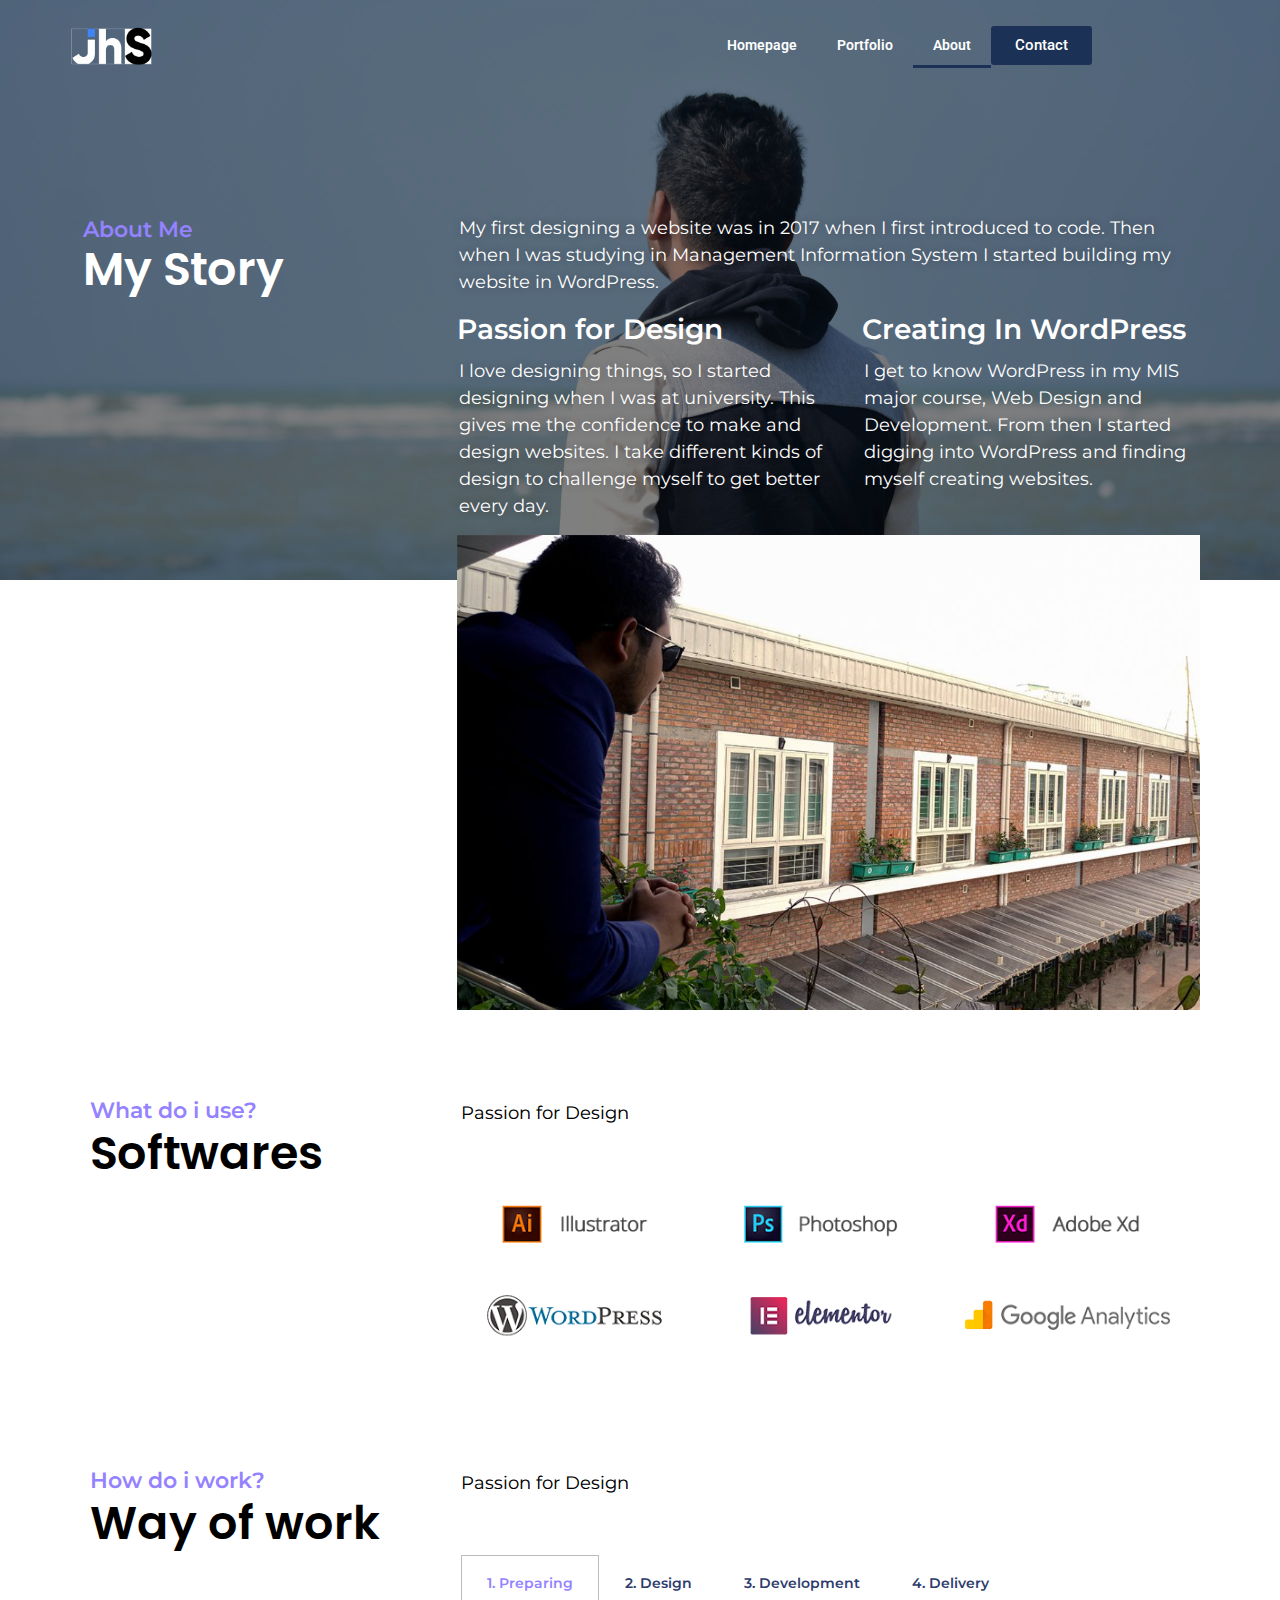
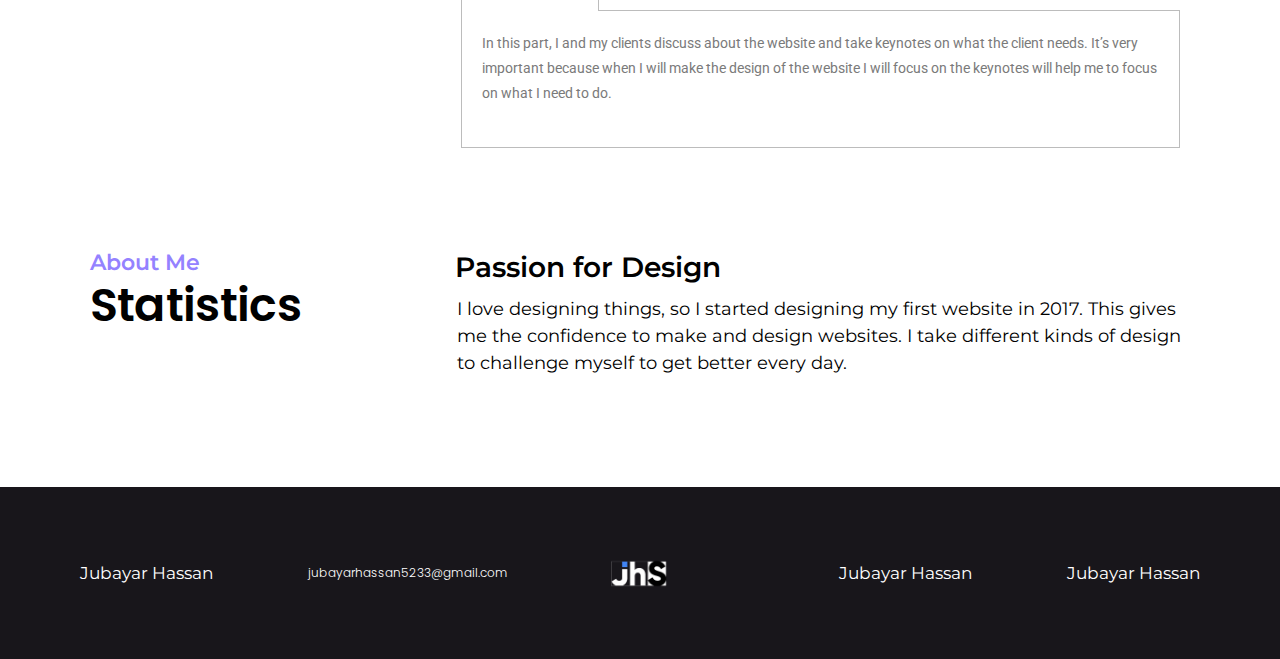
==== commit b28b9dd9: "Logo Fix" ====
--- a/about/index.html
+++ b/about/index.html
@@ -11,73 +11,71 @@
 <link rel="dns-prefetch" href="//s.w.org">
 <link rel="alternate" type="application/rss+xml" title="MD. Jubayar Hassan &raquo; Feed" href="https://jubayarhassan.github.io/jubayar2.0/feed/">
 <link rel="alternate" type="application/rss+xml" title="MD. Jubayar Hassan &raquo; Comments Feed" href="https://jubayarhassan.github.io/jubayar2.0/comments/feed/">
-		<script type="text/javascript">
-			window._wpemojiSettings = {"baseUrl":"https:\/\/s.w.org\/images\/core\/emoji\/13.0.1\/72x72\/","ext":".png","svgUrl":"https:\/\/s.w.org\/images\/core\/emoji\/13.0.1\/svg\/","svgExt":".svg","source":{"concatemoji":"https:\/\/jubayarhassan.github.io\/jubayar2.0\/wp-includes\/js\/wp-emoji-release.min.js?ver=5.7.1"}};
-			!function(e,a,t){var n,r,o,i=a.createElement("canvas"),p=i.getContext&&i.getContext("2d");function s(e,t){var a=String.fromCharCode;p.clearRect(0,0,i.width,i.height),p.fillText(a.apply(this,e),0,0);e=i.toDataURL();return p.clearRect(0,0,i.width,i.height),p.fillText(a.apply(this,t),0,0),e===i.toDataURL()}function c(e){var t=a.createElement("script");t.src=e,t.defer=t.type="text/javascript",a.getElementsByTagName("head")[0].appendChild(t)}for(o=Array("flag","emoji"),t.supports={everything:!0,everythingExceptFlag:!0},r=0;r<o.length;r++)t.supports[o[r]]=function(e){if(!p||!p.fillText)return!1;switch(p.textBaseline="top",p.font="600 32px Arial",e){case"flag":return s([127987,65039,8205,9895,65039],[127987,65039,8203,9895,65039])?!1:!s([55356,56826,55356,56819],[55356,56826,8203,55356,56819])&&!s([55356,57332,56128,56423,56128,56418,56128,56421,56128,56430,56128,56423,56128,56447],[55356,57332,8203,56128,56423,8203,56128,56418,8203,56128,56421,8203,56128,56430,8203,56128,56423,8203,56128,56447]);case"emoji":return!s([55357,56424,8205,55356,57212],[55357,56424,8203,55356,57212])}return!1}(o[r]),t.supports.everything=t.supports.everything&&t.supports[o[r]],"flag"!==o[r]&&(t.supports.everythingExceptFlag=t.supports.everythingExceptFlag&&t.supports[o[r]]);t.supports.everythingExceptFlag=t.supports.everythingExceptFlag&&!t.supports.flag,t.DOMReady=!1,t.readyCallback=function(){t.DOMReady=!0},t.supports.everything||(n=function(){t.readyCallback()},a.addEventListener?(a.addEventListener("DOMContentLoaded",n,!1),e.addEventListener("load",n,!1)):(e.attachEvent("onload",n),a.attachEvent("onreadystatechange",function(){"complete"===a.readyState&&t.readyCallback()})),(n=t.source||{}).concatemoji?c(n.concatemoji):n.wpemoji&&n.twemoji&&(c(n.twemoji),c(n.wpemoji)))}(window,document,window._wpemojiSettings);
-		</script>
-		<style type="text/css">img.wp-smiley,
+<script>
+window._wpemojiSettings = {"baseUrl":"https:\/\/s.w.org\/images\/core\/emoji\/13.1.0\/72x72\/","ext":".png","svgUrl":"https:\/\/s.w.org\/images\/core\/emoji\/13.1.0\/svg\/","svgExt":".svg","source":{"concatemoji":"https:\/\/jubayarhassan.github.io\/jubayar2.0\/wp-includes\/js\/wp-emoji-release.min.js?ver=5.9.3"}};
+/*! This file is auto-generated */
+!function(e,a,t){var n,r,o,i=a.createElement("canvas"),p=i.getContext&&i.getContext("2d");function s(e,t){var a=String.fromCharCode;p.clearRect(0,0,i.width,i.height),p.fillText(a.apply(this,e),0,0);e=i.toDataURL();return p.clearRect(0,0,i.width,i.height),p.fillText(a.apply(this,t),0,0),e===i.toDataURL()}function c(e){var t=a.createElement("script");t.src=e,t.defer=t.type="text/javascript",a.getElementsByTagName("head")[0].appendChild(t)}for(o=Array("flag","emoji"),t.supports={everything:!0,everythingExceptFlag:!0},r=0;r<o.length;r++)t.supports[o[r]]=function(e){if(!p||!p.fillText)return!1;switch(p.textBaseline="top",p.font="600 32px Arial",e){case"flag":return s([127987,65039,8205,9895,65039],[127987,65039,8203,9895,65039])?!1:!s([55356,56826,55356,56819],[55356,56826,8203,55356,56819])&&!s([55356,57332,56128,56423,56128,56418,56128,56421,56128,56430,56128,56423,56128,56447],[55356,57332,8203,56128,56423,8203,56128,56418,8203,56128,56421,8203,56128,56430,8203,56128,56423,8203,56128,56447]);case"emoji":return!s([10084,65039,8205,55357,56613],[10084,65039,8203,55357,56613])}return!1}(o[r]),t.supports.everything=t.supports.everything&&t.supports[o[r]],"flag"!==o[r]&&(t.supports.everythingExceptFlag=t.supports.everythingExceptFlag&&t.supports[o[r]]);t.supports.everythingExceptFlag=t.supports.everythingExceptFlag&&!t.supports.flag,t.DOMReady=!1,t.readyCallback=function(){t.DOMReady=!0},t.supports.everything||(n=function(){t.readyCallback()},a.addEventListener?(a.addEventListener("DOMContentLoaded",n,!1),e.addEventListener("load",n,!1)):(e.attachEvent("onload",n),a.attachEvent("onreadystatechange",function(){"complete"===a.readyState&&t.readyCallback()})),(n=t.source||{}).concatemoji?c(n.concatemoji):n.wpemoji&&n.twemoji&&(c(n.twemoji),c(n.wpemoji)))}(window,document,window._wpemojiSettings);
+</script>
+<style>img.wp-smiley,
 img.emoji {
 	display: inline !important;
 	border: none !important;
 	box-shadow: none !important;
 	height: 1em !important;
 	width: 1em !important;
-	margin: 0 .07em !important;
+	margin: 0 0.07em !important;
 	vertical-align: -0.1em !important;
 	background: none !important;
 	padding: 0 !important;
 }</style>
-	<link rel="stylesheet" id="wp-block-library-css" href="https://jubayarhassan.github.io/jubayar2.0/wp-includes/css/dist/block-library/style.min.css?ver=5.7.1" type="text/css" media="all">
-<link rel="stylesheet" id="wp-block-library-theme-css" href="https://jubayarhassan.github.io/jubayar2.0/wp-includes/css/dist/block-library/theme.min.css?ver=5.7.1" type="text/css" media="all">
-<link rel="stylesheet" id="font-awesome-css" href="https://jubayarhassan.github.io/jubayar2.0/wp-content/themes/oceanwp/assets/fonts/fontawesome/css/all.min.css?ver=5.15.1" type="text/css" media="all">
-<link rel="stylesheet" id="simple-line-icons-css" href="https://jubayarhassan.github.io/jubayar2.0/wp-content/themes/oceanwp/assets/css/third/simple-line-icons.min.css?ver=2.4.0" type="text/css" media="all">
-<link rel="stylesheet" id="magnific-popup-css" href="https://jubayarhassan.github.io/jubayar2.0/wp-content/themes/oceanwp/assets/css/third/magnific-popup.min.css?ver=1.0.0" type="text/css" media="all">
-<link rel="stylesheet" id="slick-css" href="https://jubayarhassan.github.io/jubayar2.0/wp-content/themes/oceanwp/assets/css/third/slick.min.css?ver=1.6.0" type="text/css" media="all">
-<link rel="stylesheet" id="oceanwp-style-css" href="https://jubayarhassan.github.io/jubayar2.0/wp-content/themes/oceanwp/assets/css/style.min.css?ver=2.0.8" type="text/css" media="all">
-<link rel="stylesheet" id="oceanwp-hamburgers-css" href="https://jubayarhassan.github.io/jubayar2.0/wp-content/themes/oceanwp/assets/css/third/hamburgers/hamburgers.min.css?ver=2.0.8" type="text/css" media="all">
-<link rel="stylesheet" id="oceanwp-3dy-css" href="https://jubayarhassan.github.io/jubayar2.0/wp-content/themes/oceanwp/assets/css/third/hamburgers/types/3dy.css?ver=2.0.8" type="text/css" media="all">
-<link rel="stylesheet" id="oceanwp-google-font-montserrat-css" href="//fonts.googleapis.com/css?family=Montserrat%3A100%2C200%2C300%2C400%2C500%2C600%2C700%2C800%2C900%2C100i%2C200i%2C300i%2C400i%2C500i%2C600i%2C700i%2C800i%2C900i&#038;subset=latin&#038;display=swap&#038;ver=5.7.1" type="text/css" media="all">
-<link rel="stylesheet" id="elementor-icons-css" href="https://jubayarhassan.github.io/jubayar2.0/wp-content/plugins/elementor/assets/lib/eicons/css/elementor-icons.min.css?ver=5.9.1" type="text/css" media="all">
-<link rel="stylesheet" id="elementor-animations-css" href="https://jubayarhassan.github.io/jubayar2.0/wp-content/plugins/elementor/assets/lib/animations/animations.min.css?ver=3.0.10" type="text/css" media="all">
-<link rel="stylesheet" id="elementor-frontend-legacy-css" href="https://jubayarhassan.github.io/jubayar2.0/wp-content/plugins/elementor/assets/css/frontend-legacy.min.css?ver=3.0.10" type="text/css" media="all">
-<link rel="stylesheet" id="elementor-frontend-css" href="https://jubayarhassan.github.io/jubayar2.0/wp-content/plugins/elementor/assets/css/frontend.min.css?ver=3.0.10" type="text/css" media="all">
-<link rel="stylesheet" id="elementor-post-7-css" href="https://jubayarhassan.github.io/jubayar2.0/wp-content/uploads/elementor/css/post-7.css?ver=1619124902" type="text/css" media="all">
-<link rel="stylesheet" id="elementor-pro-css" href="https://jubayarhassan.github.io/jubayar2.0/wp-content/plugins/elementor-pro/assets/css/frontend.min.css?ver=3.0.2" type="text/css" media="all">
-<link rel="stylesheet" id="elementor-global-css" href="https://jubayarhassan.github.io/jubayar2.0/wp-content/uploads/elementor/css/global.css?ver=1619124942" type="text/css" media="all">
-<link rel="stylesheet" id="elementor-post-80-css" href="https://jubayarhassan.github.io/jubayar2.0/wp-content/uploads/elementor/css/post-80.css?ver=1619387605" type="text/css" media="all">
-<link rel="stylesheet" id="elementor-post-175-css" href="https://jubayarhassan.github.io/jubayar2.0/wp-content/uploads/elementor/css/post-175.css?ver=1620332155" type="text/css" media="all">
-<link rel="stylesheet" id="elementor-post-88-css" href="https://jubayarhassan.github.io/jubayar2.0/wp-content/uploads/elementor/css/post-88.css?ver=1619125941" type="text/css" media="all">
-<link rel="stylesheet" id="oe-widgets-style-css" href="https://jubayarhassan.github.io/jubayar2.0/wp-content/plugins/ocean-extra/assets/css/widgets.css?ver=5.7.1" type="text/css" media="all">
-<link rel="stylesheet" id="ecs-styles-css" href="https://jubayarhassan.github.io/jubayar2.0/wp-content/plugins/ele-custom-skin/assets/css/ecs-style.css?ver=3.1.0" type="text/css" media="all">
-<link rel="stylesheet" id="google-fonts-1-css" href="https://fonts.googleapis.com/css?family=Montserrat%3A100%2C100italic%2C200%2C200italic%2C300%2C300italic%2C400%2C400italic%2C500%2C500italic%2C600%2C600italic%2C700%2C700italic%2C800%2C800italic%2C900%2C900italic%7CRoboto+Slab%3A100%2C100italic%2C200%2C200italic%2C300%2C300italic%2C400%2C400italic%2C500%2C500italic%2C600%2C600italic%2C700%2C700italic%2C800%2C800italic%2C900%2C900italic%7CRoboto%3A100%2C100italic%2C200%2C200italic%2C300%2C300italic%2C400%2C400italic%2C500%2C500italic%2C600%2C600italic%2C700%2C700italic%2C800%2C800italic%2C900%2C900italic%7CPoppins%3A100%2C100italic%2C200%2C200italic%2C300%2C300italic%2C400%2C400italic%2C500%2C500italic%2C600%2C600italic%2C700%2C700italic%2C800%2C800italic%2C900%2C900italic&#038;ver=5.7.1" type="text/css" media="all">
-<link rel="stylesheet" id="elementor-icons-shared-0-css" href="https://jubayarhassan.github.io/jubayar2.0/wp-content/plugins/elementor/assets/lib/font-awesome/css/fontawesome.min.css?ver=5.12.0" type="text/css" media="all">
-<link rel="stylesheet" id="elementor-icons-fa-brands-css" href="https://jubayarhassan.github.io/jubayar2.0/wp-content/plugins/elementor/assets/lib/font-awesome/css/brands.min.css?ver=5.12.0" type="text/css" media="all">
-<script type="text/javascript" src="https://jubayarhassan.github.io/jubayar2.0/wp-includes/js/jquery/jquery.min.js?ver=3.5.1" id="jquery-core-js"></script>
-<script type="text/javascript" src="https://jubayarhassan.github.io/jubayar2.0/wp-includes/js/jquery/jquery-migrate.min.js?ver=3.3.2" id="jquery-migrate-js"></script>
-<script type="text/javascript" id="ecs_ajax_load-js-extra">
-/* <![CDATA[ */
-var ecs_ajax_params = {"ajaxurl":"https:\/\/jubayarhassan.github.io\/jubayar2.0\/wp-admin\/admin-ajax.php","posts":"{\"page\":0,\"pagename\":\"about\",\"error\":\"\",\"m\":\"\",\"p\":0,\"post_parent\":\"\",\"subpost\":\"\",\"subpost_id\":\"\",\"attachment\":\"\",\"attachment_id\":0,\"name\":\"about\",\"page_id\":0,\"second\":\"\",\"minute\":\"\",\"hour\":\"\",\"day\":0,\"monthnum\":0,\"year\":0,\"w\":0,\"category_name\":\"\",\"tag\":\"\",\"cat\":\"\",\"tag_id\":\"\",\"author\":\"\",\"author_name\":\"\",\"feed\":\"\",\"tb\":\"\",\"paged\":0,\"meta_key\":\"\",\"meta_value\":\"\",\"preview\":\"\",\"s\":\"\",\"sentence\":\"\",\"title\":\"\",\"fields\":\"\",\"menu_order\":\"\",\"embed\":\"\",\"category__in\":[],\"category__not_in\":[],\"category__and\":[],\"post__in\":[],\"post__not_in\":[],\"post_name__in\":[],\"tag__in\":[],\"tag__not_in\":[],\"tag__and\":[],\"tag_slug__in\":[],\"tag_slug__and\":[],\"post_parent__in\":[],\"post_parent__not_in\":[],\"author__in\":[],\"author__not_in\":[],\"ignore_sticky_posts\":false,\"suppress_filters\":false,\"cache_results\":true,\"update_post_term_cache\":true,\"lazy_load_term_meta\":true,\"update_post_meta_cache\":true,\"post_type\":\"\",\"posts_per_page\":10,\"nopaging\":false,\"comments_per_page\":\"50\",\"no_found_rows\":false,\"order\":\"DESC\"}"};
-/* ]]> */
+	<link rel="stylesheet" id="wp-block-library-css" href="https://jubayarhassan.github.io/jubayar2.0/wp-includes/css/dist/block-library/style.min.css?ver=5.9.3" media="all">
+<style id="wp-block-library-theme-inline-css">.wp-block-audio figcaption{color:#555;font-size:13px;text-align:center}.is-dark-theme .wp-block-audio figcaption{color:hsla(0,0%,100%,.65)}.wp-block-code>code{font-family:Menlo,Consolas,monaco,monospace;color:#1e1e1e;padding:.8em 1em;border:1px solid #ddd;border-radius:4px}.wp-block-embed figcaption{color:#555;font-size:13px;text-align:center}.is-dark-theme .wp-block-embed figcaption{color:hsla(0,0%,100%,.65)}.blocks-gallery-caption{color:#555;font-size:13px;text-align:center}.is-dark-theme .blocks-gallery-caption{color:hsla(0,0%,100%,.65)}.wp-block-image figcaption{color:#555;font-size:13px;text-align:center}.is-dark-theme .wp-block-image figcaption{color:hsla(0,0%,100%,.65)}.wp-block-pullquote{border-top:4px solid;border-bottom:4px solid;margin-bottom:1.75em;color:currentColor}.wp-block-pullquote__citation,.wp-block-pullquote cite,.wp-block-pullquote footer{color:currentColor;text-transform:uppercase;font-size:.8125em;font-style:normal}.wp-block-quote{border-left:.25em solid;margin:0 0 1.75em;padding-left:1em}.wp-block-quote cite,.wp-block-quote footer{color:currentColor;font-size:.8125em;position:relative;font-style:normal}.wp-block-quote.has-text-align-right{border-left:none;border-right:.25em solid;padding-left:0;padding-right:1em}.wp-block-quote.has-text-align-center{border:none;padding-left:0}.wp-block-quote.is-large,.wp-block-quote.is-style-large,.wp-block-quote.is-style-plain{border:none}.wp-block-search .wp-block-search__label{font-weight:700}.wp-block-group:where(.has-background){padding:1.25em 2.375em}.wp-block-separator{border:none;border-bottom:2px solid;margin-left:auto;margin-right:auto;opacity:.4}.wp-block-separator:not(.is-style-wide):not(.is-style-dots){width:100px}.wp-block-separator.has-background:not(.is-style-dots){border-bottom:none;height:1px}.wp-block-separator.has-background:not(.is-style-wide):not(.is-style-dots){height:2px}.wp-block-table thead{border-bottom:3px solid}.wp-block-table tfoot{border-top:3px solid}.wp-block-table td,.wp-block-table th{padding:.5em;border:1px solid;word-break:normal}.wp-block-table figcaption{color:#555;font-size:13px;text-align:center}.is-dark-theme .wp-block-table figcaption{color:hsla(0,0%,100%,.65)}.wp-block-video figcaption{color:#555;font-size:13px;text-align:center}.is-dark-theme .wp-block-video figcaption{color:hsla(0,0%,100%,.65)}.wp-block-template-part.has-background{padding:1.25em 2.375em;margin-top:0;margin-bottom:0}</style>
+<style id="global-styles-inline-css">body{--wp--preset--color--black: #000000;--wp--preset--color--cyan-bluish-gray: #abb8c3;--wp--preset--color--white: #ffffff;--wp--preset--color--pale-pink: #f78da7;--wp--preset--color--vivid-red: #cf2e2e;--wp--preset--color--luminous-vivid-orange: #ff6900;--wp--preset--color--luminous-vivid-amber: #fcb900;--wp--preset--color--light-green-cyan: #7bdcb5;--wp--preset--color--vivid-green-cyan: #00d084;--wp--preset--color--pale-cyan-blue: #8ed1fc;--wp--preset--color--vivid-cyan-blue: #0693e3;--wp--preset--color--vivid-purple: #9b51e0;--wp--preset--gradient--vivid-cyan-blue-to-vivid-purple: linear-gradient(135deg,rgba(6,147,227,1) 0%,rgb(155,81,224) 100%);--wp--preset--gradient--light-green-cyan-to-vivid-green-cyan: linear-gradient(135deg,rgb(122,220,180) 0%,rgb(0,208,130) 100%);--wp--preset--gradient--luminous-vivid-amber-to-luminous-vivid-orange: linear-gradient(135deg,rgba(252,185,0,1) 0%,rgba(255,105,0,1) 100%);--wp--preset--gradient--luminous-vivid-orange-to-vivid-red: linear-gradient(135deg,rgba(255,105,0,1) 0%,rgb(207,46,46) 100%);--wp--preset--gradient--very-light-gray-to-cyan-bluish-gray: linear-gradient(135deg,rgb(238,238,238) 0%,rgb(169,184,195) 100%);--wp--preset--gradient--cool-to-warm-spectrum: linear-gradient(135deg,rgb(74,234,220) 0%,rgb(151,120,209) 20%,rgb(207,42,186) 40%,rgb(238,44,130) 60%,rgb(251,105,98) 80%,rgb(254,248,76) 100%);--wp--preset--gradient--blush-light-purple: linear-gradient(135deg,rgb(255,206,236) 0%,rgb(152,150,240) 100%);--wp--preset--gradient--blush-bordeaux: linear-gradient(135deg,rgb(254,205,165) 0%,rgb(254,45,45) 50%,rgb(107,0,62) 100%);--wp--preset--gradient--luminous-dusk: linear-gradient(135deg,rgb(255,203,112) 0%,rgb(199,81,192) 50%,rgb(65,88,208) 100%);--wp--preset--gradient--pale-ocean: linear-gradient(135deg,rgb(255,245,203) 0%,rgb(182,227,212) 50%,rgb(51,167,181) 100%);--wp--preset--gradient--electric-grass: linear-gradient(135deg,rgb(202,248,128) 0%,rgb(113,206,126) 100%);--wp--preset--gradient--midnight: linear-gradient(135deg,rgb(2,3,129) 0%,rgb(40,116,252) 100%);--wp--preset--duotone--dark-grayscale: url('#wp-duotone-dark-grayscale');--wp--preset--duotone--grayscale: url('#wp-duotone-grayscale');--wp--preset--duotone--purple-yellow: url('#wp-duotone-purple-yellow');--wp--preset--duotone--blue-red: url('#wp-duotone-blue-red');--wp--preset--duotone--midnight: url('#wp-duotone-midnight');--wp--preset--duotone--magenta-yellow: url('#wp-duotone-magenta-yellow');--wp--preset--duotone--purple-green: url('#wp-duotone-purple-green');--wp--preset--duotone--blue-orange: url('#wp-duotone-blue-orange');--wp--preset--font-size--small: 13px;--wp--preset--font-size--medium: 20px;--wp--preset--font-size--large: 36px;--wp--preset--font-size--x-large: 42px;}.has-black-color{color: var(--wp--preset--color--black) !important;}.has-cyan-bluish-gray-color{color: var(--wp--preset--color--cyan-bluish-gray) !important;}.has-white-color{color: var(--wp--preset--color--white) !important;}.has-pale-pink-color{color: var(--wp--preset--color--pale-pink) !important;}.has-vivid-red-color{color: var(--wp--preset--color--vivid-red) !important;}.has-luminous-vivid-orange-color{color: var(--wp--preset--color--luminous-vivid-orange) !important;}.has-luminous-vivid-amber-color{color: var(--wp--preset--color--luminous-vivid-amber) !important;}.has-light-green-cyan-color{color: var(--wp--preset--color--light-green-cyan) !important;}.has-vivid-green-cyan-color{color: var(--wp--preset--color--vivid-green-cyan) !important;}.has-pale-cyan-blue-color{color: var(--wp--preset--color--pale-cyan-blue) !important;}.has-vivid-cyan-blue-color{color: var(--wp--preset--color--vivid-cyan-blue) !important;}.has-vivid-purple-color{color: var(--wp--preset--color--vivid-purple) !important;}.has-black-background-color{background-color: var(--wp--preset--color--black) !important;}.has-cyan-bluish-gray-background-color{background-color: var(--wp--preset--color--cyan-bluish-gray) !important;}.has-white-background-color{background-color: var(--wp--preset--color--white) !important;}.has-pale-pink-background-color{background-color: var(--wp--preset--color--pale-pink) !important;}.has-vivid-red-background-color{background-color: var(--wp--preset--color--vivid-red) !important;}.has-luminous-vivid-orange-background-color{background-color: var(--wp--preset--color--luminous-vivid-orange) !important;}.has-luminous-vivid-amber-background-color{background-color: var(--wp--preset--color--luminous-vivid-amber) !important;}.has-light-green-cyan-background-color{background-color: var(--wp--preset--color--light-green-cyan) !important;}.has-vivid-green-cyan-background-color{background-color: var(--wp--preset--color--vivid-green-cyan) !important;}.has-pale-cyan-blue-background-color{background-color: var(--wp--preset--color--pale-cyan-blue) !important;}.has-vivid-cyan-blue-background-color{background-color: var(--wp--preset--color--vivid-cyan-blue) !important;}.has-vivid-purple-background-color{background-color: var(--wp--preset--color--vivid-purple) !important;}.has-black-border-color{border-color: var(--wp--preset--color--black) !important;}.has-cyan-bluish-gray-border-color{border-color: var(--wp--preset--color--cyan-bluish-gray) !important;}.has-white-border-color{border-color: var(--wp--preset--color--white) !important;}.has-pale-pink-border-color{border-color: var(--wp--preset--color--pale-pink) !important;}.has-vivid-red-border-color{border-color: var(--wp--preset--color--vivid-red) !important;}.has-luminous-vivid-orange-border-color{border-color: var(--wp--preset--color--luminous-vivid-orange) !important;}.has-luminous-vivid-amber-border-color{border-color: var(--wp--preset--color--luminous-vivid-amber) !important;}.has-light-green-cyan-border-color{border-color: var(--wp--preset--color--light-green-cyan) !important;}.has-vivid-green-cyan-border-color{border-color: var(--wp--preset--color--vivid-green-cyan) !important;}.has-pale-cyan-blue-border-color{border-color: var(--wp--preset--color--pale-cyan-blue) !important;}.has-vivid-cyan-blue-border-color{border-color: var(--wp--preset--color--vivid-cyan-blue) !important;}.has-vivid-purple-border-color{border-color: var(--wp--preset--color--vivid-purple) !important;}.has-vivid-cyan-blue-to-vivid-purple-gradient-background{background: var(--wp--preset--gradient--vivid-cyan-blue-to-vivid-purple) !important;}.has-light-green-cyan-to-vivid-green-cyan-gradient-background{background: var(--wp--preset--gradient--light-green-cyan-to-vivid-green-cyan) !important;}.has-luminous-vivid-amber-to-luminous-vivid-orange-gradient-background{background: var(--wp--preset--gradient--luminous-vivid-amber-to-luminous-vivid-orange) !important;}.has-luminous-vivid-orange-to-vivid-red-gradient-background{background: var(--wp--preset--gradient--luminous-vivid-orange-to-vivid-red) !important;}.has-very-light-gray-to-cyan-bluish-gray-gradient-background{background: var(--wp--preset--gradient--very-light-gray-to-cyan-bluish-gray) !important;}.has-cool-to-warm-spectrum-gradient-background{background: var(--wp--preset--gradient--cool-to-warm-spectrum) !important;}.has-blush-light-purple-gradient-background{background: var(--wp--preset--gradient--blush-light-purple) !important;}.has-blush-bordeaux-gradient-background{background: var(--wp--preset--gradient--blush-bordeaux) !important;}.has-luminous-dusk-gradient-background{background: var(--wp--preset--gradient--luminous-dusk) !important;}.has-pale-ocean-gradient-background{background: var(--wp--preset--gradient--pale-ocean) !important;}.has-electric-grass-gradient-background{background: var(--wp--preset--gradient--electric-grass) !important;}.has-midnight-gradient-background{background: var(--wp--preset--gradient--midnight) !important;}.has-small-font-size{font-size: var(--wp--preset--font-size--small) !important;}.has-medium-font-size{font-size: var(--wp--preset--font-size--medium) !important;}.has-large-font-size{font-size: var(--wp--preset--font-size--large) !important;}.has-x-large-font-size{font-size: var(--wp--preset--font-size--x-large) !important;}</style>
+<link rel="stylesheet" id="font-awesome-css" href="https://jubayarhassan.github.io/jubayar2.0/wp-content/themes/oceanwp/assets/fonts/fontawesome/css/all.min.css?ver=5.15.1" media="all">
+<link rel="stylesheet" id="simple-line-icons-css" href="https://jubayarhassan.github.io/jubayar2.0/wp-content/themes/oceanwp/assets/css/third/simple-line-icons.min.css?ver=2.4.0" media="all">
+<link rel="stylesheet" id="oceanwp-style-css" href="https://jubayarhassan.github.io/jubayar2.0/wp-content/themes/oceanwp/assets/css/style.min.css?ver=3.1.4" media="all">
+<link rel="stylesheet" id="oceanwp-hamburgers-css" href="https://jubayarhassan.github.io/jubayar2.0/wp-content/themes/oceanwp/assets/css/third/hamburgers/hamburgers.min.css?ver=3.1.4" media="all">
+<link rel="stylesheet" id="oceanwp-3dy-css" href="https://jubayarhassan.github.io/jubayar2.0/wp-content/themes/oceanwp/assets/css/third/hamburgers/types/3dy.css?ver=3.1.4" media="all">
+<link rel="stylesheet" id="oceanwp-google-font-montserrat-css" href="//fonts.googleapis.com/css?family=Montserrat%3A100%2C200%2C300%2C400%2C500%2C600%2C700%2C800%2C900%2C100i%2C200i%2C300i%2C400i%2C500i%2C600i%2C700i%2C800i%2C900i&#038;subset=latin&#038;display=swap&#038;ver=5.9.3" media="all">
+<link rel="stylesheet" id="elementor-icons-css" href="https://jubayarhassan.github.io/jubayar2.0/wp-content/plugins/elementor/assets/lib/eicons/css/elementor-icons.min.css?ver=5.15.0" media="all">
+<link rel="stylesheet" id="elementor-frontend-legacy-css" href="https://jubayarhassan.github.io/jubayar2.0/wp-content/plugins/elementor/assets/css/frontend-legacy.min.css?ver=3.6.5" media="all">
+<link rel="stylesheet" id="elementor-frontend-css" href="https://jubayarhassan.github.io/jubayar2.0/wp-content/plugins/elementor/assets/css/frontend.min.css?ver=3.6.5" media="all">
+<link rel="stylesheet" id="elementor-post-7-css" href="https://jubayarhassan.github.io/jubayar2.0/wp-content/uploads/elementor/css/post-7.css?ver=1653232389" media="all">
+<link rel="stylesheet" id="elementor-pro-css" href="https://jubayarhassan.github.io/jubayar2.0/wp-content/plugins/elementor-pro/assets/css/frontend.min.css?ver=3.6.3" media="all">
+<link rel="stylesheet" id="elementor-global-css" href="https://jubayarhassan.github.io/jubayar2.0/wp-content/uploads/elementor/css/global.css?ver=1653232390" media="all">
+<link rel="stylesheet" id="elementor-post-80-css" href="https://jubayarhassan.github.io/jubayar2.0/wp-content/uploads/elementor/css/post-80.css?ver=1653235946" media="all">
+<link rel="stylesheet" id="elementor-post-175-css" href="https://jubayarhassan.github.io/jubayar2.0/wp-content/uploads/elementor/css/post-175.css?ver=1653232390" media="all">
+<link rel="stylesheet" id="elementor-post-88-css" href="https://jubayarhassan.github.io/jubayar2.0/wp-content/uploads/elementor/css/post-88.css?ver=1653232390" media="all">
+<link rel="stylesheet" id="oe-widgets-style-css" href="https://jubayarhassan.github.io/jubayar2.0/wp-content/plugins/ocean-extra/assets/css/widgets.css?ver=5.9.3" media="all">
+<link rel="stylesheet" id="ecs-styles-css" href="https://jubayarhassan.github.io/jubayar2.0/wp-content/plugins/ele-custom-skin/assets/css/ecs-style.css?ver=3.1.4" media="all">
+<link rel="stylesheet" id="google-fonts-1-css" href="https://fonts.googleapis.com/css?family=Montserrat%3A100%2C100italic%2C200%2C200italic%2C300%2C300italic%2C400%2C400italic%2C500%2C500italic%2C600%2C600italic%2C700%2C700italic%2C800%2C800italic%2C900%2C900italic%7CRoboto+Slab%3A100%2C100italic%2C200%2C200italic%2C300%2C300italic%2C400%2C400italic%2C500%2C500italic%2C600%2C600italic%2C700%2C700italic%2C800%2C800italic%2C900%2C900italic%7CRoboto%3A100%2C100italic%2C200%2C200italic%2C300%2C300italic%2C400%2C400italic%2C500%2C500italic%2C600%2C600italic%2C700%2C700italic%2C800%2C800italic%2C900%2C900italic%7CPoppins%3A100%2C100italic%2C200%2C200italic%2C300%2C300italic%2C400%2C400italic%2C500%2C500italic%2C600%2C600italic%2C700%2C700italic%2C800%2C800italic%2C900%2C900italic&#038;display=auto&#038;ver=5.9.3" media="all">
+<link rel="stylesheet" id="elementor-icons-shared-0-css" href="https://jubayarhassan.github.io/jubayar2.0/wp-content/plugins/elementor/assets/lib/font-awesome/css/fontawesome.min.css?ver=5.15.3" media="all">
+<link rel="stylesheet" id="elementor-icons-fa-solid-css" href="https://jubayarhassan.github.io/jubayar2.0/wp-content/plugins/elementor/assets/lib/font-awesome/css/solid.min.css?ver=5.15.3" media="all">
+<link rel="stylesheet" id="elementor-icons-fa-brands-css" href="https://jubayarhassan.github.io/jubayar2.0/wp-content/plugins/elementor/assets/lib/font-awesome/css/brands.min.css?ver=5.15.3" media="all">
+<script src="https://jubayarhassan.github.io/jubayar2.0/wp-includes/js/jquery/jquery.min.js?ver=3.6.0" id="jquery-core-js"></script>
+<script src="https://jubayarhassan.github.io/jubayar2.0/wp-includes/js/jquery/jquery-migrate.min.js?ver=3.3.2" id="jquery-migrate-js"></script>
+<script id="ecs_ajax_load-js-extra">
+var ecs_ajax_params = {"ajaxurl":"https:\/\/jubayarhassan.github.io\/jubayar2.0\/wp-admin\/admin-ajax.php","posts":"{\"page\":0,\"pagename\":\"about\",\"error\":\"\",\"m\":\"\",\"p\":0,\"post_parent\":\"\",\"subpost\":\"\",\"subpost_id\":\"\",\"attachment\":\"\",\"attachment_id\":0,\"name\":\"about\",\"page_id\":0,\"second\":\"\",\"minute\":\"\",\"hour\":\"\",\"day\":0,\"monthnum\":0,\"year\":0,\"w\":0,\"category_name\":\"\",\"tag\":\"\",\"cat\":\"\",\"tag_id\":\"\",\"author\":\"\",\"author_name\":\"\",\"feed\":\"\",\"tb\":\"\",\"paged\":0,\"meta_key\":\"\",\"meta_value\":\"\",\"preview\":\"\",\"s\":\"\",\"sentence\":\"\",\"title\":\"\",\"fields\":\"\",\"menu_order\":\"\",\"embed\":\"\",\"category__in\":[],\"category__not_in\":[],\"category__and\":[],\"post__in\":[],\"post__not_in\":[],\"post_name__in\":[],\"tag__in\":[],\"tag__not_in\":[],\"tag__and\":[],\"tag_slug__in\":[],\"tag_slug__and\":[],\"post_parent__in\":[],\"post_parent__not_in\":[],\"author__in\":[],\"author__not_in\":[],\"post_type\":[\"post\",\"page\",\"e-landing-page\"],\"ignore_sticky_posts\":false,\"suppress_filters\":false,\"cache_results\":true,\"update_post_term_cache\":true,\"lazy_load_term_meta\":true,\"update_post_meta_cache\":true,\"posts_per_page\":10,\"nopaging\":false,\"comments_per_page\":\"50\",\"no_found_rows\":false,\"order\":\"DESC\"}"};
 </script>
-<script type="text/javascript" src="https://jubayarhassan.github.io/jubayar2.0/wp-content/plugins/ele-custom-skin/assets/js/ecs_ajax_pagination.js?ver=3.1.0" id="ecs_ajax_load-js"></script>
-<script type="text/javascript" src="https://jubayarhassan.github.io/jubayar2.0/wp-content/plugins/ele-custom-skin/assets/js/ecs.js?ver=3.1.0" id="ecs-script-js"></script>
+<script src="https://jubayarhassan.github.io/jubayar2.0/wp-content/plugins/ele-custom-skin/assets/js/ecs_ajax_pagination.js?ver=3.1.4" id="ecs_ajax_load-js"></script>
+<script src="https://jubayarhassan.github.io/jubayar2.0/wp-content/plugins/ele-custom-skin/assets/js/ecs.js?ver=3.1.4" id="ecs-script-js"></script>
 <link rel="https://api.w.org/" href="https://jubayarhassan.github.io/jubayar2.0/wp-json/">
 <link rel="alternate" type="application/json" href="https://jubayarhassan.github.io/jubayar2.0/wp-json/wp/v2/pages/80">
 <link rel="EditURI" type="application/rsd+xml" title="RSD" href="https://jubayarhassan.github.io/jubayar2.0/xmlrpc.php?rsd">
 <link rel="wlwmanifest" type="application/wlwmanifest+xml" href="https://jubayarhassan.github.io/jubayar2.0/wp-includes/wlwmanifest.xml"> 
-<meta name="generator" content="WordPress 5.7.1">
+<meta name="generator" content="WordPress 5.9.3">
 <link rel="canonical" href="https://jubayarhassan.github.io/jubayar2.0/about/">
 <link rel="shortlink" href="https://jubayarhassan.github.io/jubayar2.0/?p=80">
 <link rel="alternate" type="application/json+oembed" href="https://jubayarhassan.github.io/jubayar2.0/wp-json/oembed/1.0/embed?url=https%3A%2F%2Fjubayarhassan.github.io%2Fjubayar2.0%2Fabout%2F">
 <link rel="alternate" type="text/xml+oembed" href="https://jubayarhassan.github.io/jubayar2.0/wp-json/oembed/1.0/embed?url=https%3A%2F%2Fjubayarhassan.github.io%2Fjubayar2.0%2Fabout%2F&#038;format=xml">
-<style type="text/css">.recentcomments a{display:inline !important;padding:0 !important;margin:0 !important;}</style>
+<style>.recentcomments a{display:inline !important;padding:0 !important;margin:0 !important;}</style>
 <!-- OceanWP CSS -->
-<style type="text/css">/* General CSS */.container{width:357px}@media only screen and (min-width:960px){.widget-area,.content-left-sidebar .widget-area{width:90%}}#main #content-wrap,.separate-layout #main #content-wrap{padding-top:0;padding-bottom:0}.page-header,.has-transparent-header .page-header{padding:0}.page-header .page-header-title,.page-header.background-image-page-header .page-header-title{color:rgba(0,0,0,0)}.site-breadcrumbs,.background-image-page-header .site-breadcrumbs{color:rgba(198,198,198,0)}.site-breadcrumbs ul li .breadcrumb-sep{color:rgba(198,198,198,0)}.site-breadcrumbs a,.background-image-page-header .site-breadcrumbs a{color:rgba(51,51,51,0)}.site-breadcrumbs a:hover,.background-image-page-header .site-breadcrumbs a:hover{color:rgba(19,175,240,0)}/* Header CSS */#site-logo #site-logo-inner,.oceanwp-social-menu .social-menu-inner,#site-header.full_screen-header .menu-bar-inner,.after-header-content .after-header-content-inner{height:90px}#site-navigation-wrap .dropdown-menu >li >a,.oceanwp-mobile-menu-icon a,.mobile-menu-close,.after-header-content-inner >a{line-height:90px}#site-header,.has-transparent-header .is-sticky #site-header,.has-vh-transparent .is-sticky #site-header.vertical-header,#searchform-header-replace{background-color:rgba(255,255,255,0)}#site-header{border-color:rgba(241,241,241,0)}#site-header-inner{padding:0 46px 0 32px}#site-header.has-header-media .overlay-header-media{background-color:rgba(0,0,0,0.5)}#site-logo #site-logo-inner a img,#site-header.center-header #site-navigation-wrap .middle-site-logo a img{max-width:70px}#site-header #site-logo #site-logo-inner a img,#site-header.center-header #site-navigation-wrap .middle-site-logo a img{max-height:50px}.effect-one #site-navigation-wrap .dropdown-menu >li >a.menu-link >span:after,.effect-three #site-navigation-wrap .dropdown-menu >li >a.menu-link >span:after,.effect-five #site-navigation-wrap .dropdown-menu >li >a.menu-link >span:before,.effect-five #site-navigation-wrap .dropdown-menu >li >a.menu-link >span:after,.effect-nine #site-navigation-wrap .dropdown-menu >li >a.menu-link >span:before,.effect-nine #site-navigation-wrap .dropdown-menu >li >a.menu-link >span:after{background-color:#2fb6ef}.effect-four #site-navigation-wrap .dropdown-menu >li >a.menu-link >span:before,.effect-four #site-navigation-wrap .dropdown-menu >li >a.menu-link >span:after,.effect-seven #site-navigation-wrap .dropdown-menu >li >a.menu-link:hover >span:after,.effect-seven #site-navigation-wrap .dropdown-menu >li.sfHover >a.menu-link >span:after{color:#2fb6ef}.effect-seven #site-navigation-wrap .dropdown-menu >li >a.menu-link:hover >span:after,.effect-seven #site-navigation-wrap .dropdown-menu >li.sfHover >a.menu-link >span:after{text-shadow:10px 0 #2fb6ef,-10px 0 #2fb6ef}#site-navigation-wrap .dropdown-menu >li >a,.oceanwp-mobile-menu-icon a,#searchform-header-replace-close{color:#ffffff}#site-navigation-wrap .dropdown-menu >li >a:hover,.oceanwp-mobile-menu-icon a:hover,#searchform-header-replace-close:hover{color:#e5e5e5}.mobile-menu .hamburger-inner,.mobile-menu .hamburger-inner::before,.mobile-menu .hamburger-inner::after{background-color:#ffffff}#sidr li,#sidr ul,#mobile-dropdown ul li,#mobile-dropdown ul li ul{border-color:rgba(255,255,255,0.035)}/* Typography CSS */#site-navigation-wrap .dropdown-menu >li >a,#site-header.full_screen-header .fs-dropdown-menu >li >a,#site-header.top-header #site-navigation-wrap .dropdown-menu >li >a,#site-header.center-header #site-navigation-wrap .dropdown-menu >li >a,#site-header.medium-header #site-navigation-wrap .dropdown-menu >li >a,.oceanwp-mobile-menu-icon a{font-family:Montserrat;font-weight:600;font-size:16px}</style>
+<style type="text/css">/* General CSS */.container{width:357px}@media only screen and (min-width:960px){.widget-area,.content-left-sidebar .widget-area{width:90%}}#main #content-wrap,.separate-layout #main #content-wrap{padding-top:0;padding-bottom:0}.page-header,.has-transparent-header .page-header{padding:0}.page-header .page-header-title,.page-header.background-image-page-header .page-header-title{color:rgba(0,0,0,0)}.site-breadcrumbs,.background-image-page-header .site-breadcrumbs{color:rgba(198,198,198,0)}.site-breadcrumbs ul li .breadcrumb-sep,.site-breadcrumbs ol li .breadcrumb-sep{color:rgba(198,198,198,0)}.site-breadcrumbs a,.background-image-page-header .site-breadcrumbs a{color:rgba(51,51,51,0)}.site-breadcrumbs a .owp-icon use,.background-image-page-header .site-breadcrumbs a .owp-icon use{stroke:rgba(51,51,51,0)}.site-breadcrumbs a:hover,.background-image-page-header .site-breadcrumbs a:hover{color:rgba(19,175,240,0)}.site-breadcrumbs a:hover .owp-icon use,.background-image-page-header .site-breadcrumbs a:hover .owp-icon use{stroke:rgba(19,175,240,0)}/* Header CSS */#site-logo #site-logo-inner,.oceanwp-social-menu .social-menu-inner,#site-header.full_screen-header .menu-bar-inner,.after-header-content .after-header-content-inner{height:90px}#site-navigation-wrap .dropdown-menu >li >a,.oceanwp-mobile-menu-icon a,.mobile-menu-close,.after-header-content-inner >a{line-height:90px}#site-header,.has-transparent-header .is-sticky #site-header,.has-vh-transparent .is-sticky #site-header.vertical-header,#searchform-header-replace{background-color:rgba(255,255,255,0)}#site-header{border-color:rgba(241,241,241,0)}#site-header-inner{padding:0 46px 0 32px}#site-header.has-header-media .overlay-header-media{background-color:rgba(0,0,0,0.5)}#site-logo #site-logo-inner a img,#site-header.center-header #site-navigation-wrap .middle-site-logo a img{max-width:70px}#site-header #site-logo #site-logo-inner a img,#site-header.center-header #site-navigation-wrap .middle-site-logo a img{max-height:50px}.effect-one #site-navigation-wrap .dropdown-menu >li >a.menu-link >span:after,.effect-three #site-navigation-wrap .dropdown-menu >li >a.menu-link >span:after,.effect-five #site-navigation-wrap .dropdown-menu >li >a.menu-link >span:before,.effect-five #site-navigation-wrap .dropdown-menu >li >a.menu-link >span:after,.effect-nine #site-navigation-wrap .dropdown-menu >li >a.menu-link >span:before,.effect-nine #site-navigation-wrap .dropdown-menu >li >a.menu-link >span:after{background-color:#2fb6ef}.effect-four #site-navigation-wrap .dropdown-menu >li >a.menu-link >span:before,.effect-four #site-navigation-wrap .dropdown-menu >li >a.menu-link >span:after,.effect-seven #site-navigation-wrap .dropdown-menu >li >a.menu-link:hover >span:after,.effect-seven #site-navigation-wrap .dropdown-menu >li.sfHover >a.menu-link >span:after{color:#2fb6ef}.effect-seven #site-navigation-wrap .dropdown-menu >li >a.menu-link:hover >span:after,.effect-seven #site-navigation-wrap .dropdown-menu >li.sfHover >a.menu-link >span:after{text-shadow:10px 0 #2fb6ef,-10px 0 #2fb6ef}#site-navigation-wrap .dropdown-menu >li >a,.oceanwp-mobile-menu-icon a,#searchform-header-replace-close{color:#ffffff}#site-navigation-wrap .dropdown-menu >li >a .owp-icon use,.oceanwp-mobile-menu-icon a .owp-icon use,#searchform-header-replace-close .owp-icon use{stroke:#ffffff}#site-navigation-wrap .dropdown-menu >li >a:hover,.oceanwp-mobile-menu-icon a:hover,#searchform-header-replace-close:hover{color:#e5e5e5}#site-navigation-wrap .dropdown-menu >li >a:hover .owp-icon use,.oceanwp-mobile-menu-icon a:hover .owp-icon use,#searchform-header-replace-close:hover .owp-icon use{stroke:#e5e5e5}.mobile-menu .hamburger-inner,.mobile-menu .hamburger-inner::before,.mobile-menu .hamburger-inner::after{background-color:#ffffff}#sidr li,#sidr ul,#mobile-dropdown ul li,#mobile-dropdown ul li ul{border-color:rgba(255,255,255,0.035)}/* Typography CSS */#site-navigation-wrap .dropdown-menu >li >a,#site-header.full_screen-header .fs-dropdown-menu >li >a,#site-header.top-header #site-navigation-wrap .dropdown-menu >li >a,#site-header.center-header #site-navigation-wrap .dropdown-menu >li >a,#site-header.medium-header #site-navigation-wrap .dropdown-menu >li >a,.oceanwp-mobile-menu-icon a{font-family:Montserrat;font-weight:600;font-size:16px}</style>
 </head>
 
 <body class="page-template-default page page-id-80 wp-custom-logo wp-embed-responsive oceanwp-theme dropdown-mobile no-header-border default-breakpoint content-full-width content-max-width page-header-disabled has-breadcrumbs elementor-default elementor-template-full-width elementor-kit-7 elementor-page elementor-page-80" itemscope="itemscope" itemtype="https://schema.org/WebPage">
 
-	
+	<svg xmlns="http://www.w3.org/2000/svg" viewbox="0 0 0 0" width="0" height="0" focusable="false" role="none" style="visibility: hidden; position: absolute; left: -9999px; overflow: hidden;"><defs><filter id="wp-duotone-dark-grayscale"><fecolormatrix color-interpolation-filters="sRGB" type="matrix" values=" .299 .587 .114 0 0 .299 .587 .114 0 0 .299 .587 .114 0 0 .299 .587 .114 0 0 "></fecolormatrix><fecomponenttransfer color-interpolation-filters="sRGB"><fefuncr type="table" tablevalues="0 0.49803921568627"></fefuncr><fefuncg type="table" tablevalues="0 0.49803921568627"></fefuncg><fefuncb type="table" tablevalues="0 0.49803921568627"></fefuncb><fefunca type="table" tablevalues="1 1"></fefunca></fecomponenttransfer><fecomposite in2="SourceGraphic" operator="in"></fecomposite></filter></defs></svg><svg xmlns="http://www.w3.org/2000/svg" viewbox="0 0 0 0" width="0" height="0" focusable="false" role="none" style="visibility: hidden; position: absolute; left: -9999px; overflow: hidden;"><defs><filter id="wp-duotone-grayscale"><fecolormatrix color-interpolation-filters="sRGB" type="matrix" values=" .299 .587 .114 0 0 .299 .587 .114 0 0 .299 .587 .114 0 0 .299 .587 .114 0 0 "></fecolormatrix><fecomponenttransfer color-interpolation-filters="sRGB"><fefuncr type="table" tablevalues="0 1"></fefuncr><fefuncg type="table" tablevalues="0 1"></fefuncg><fefuncb type="table" tablevalues="0 1"></fefuncb><fefunca type="table" tablevalues="1 1"></fefunca></fecomponenttransfer><fecomposite in2="SourceGraphic" operator="in"></fecomposite></filter></defs></svg><svg xmlns="http://www.w3.org/2000/svg" viewbox="0 0 0 0" width="0" height="0" focusable="false" role="none" style="visibility: hidden; position: absolute; left: -9999px; overflow: hidden;"><defs><filter id="wp-duotone-purple-yellow"><fecolormatrix color-interpolation-filters="sRGB" type="matrix" values=" .299 .587 .114 0 0 .299 .587 .114 0 0 .299 .587 .114 0 0 .299 .587 .114 0 0 "></fecolormatrix><fecomponenttransfer color-interpolation-filters="sRGB"><fefuncr type="table" tablevalues="0.54901960784314 0.98823529411765"></fefuncr><fefuncg type="table" tablevalues="0 1"></fefuncg><fefuncb type="table" tablevalues="0.71764705882353 0.25490196078431"></fefuncb><fefunca type="table" tablevalues="1 1"></fefunca></fecomponenttransfer><fecomposite in2="SourceGraphic" operator="in"></fecomposite></filter></defs></svg><svg xmlns="http://www.w3.org/2000/svg" viewbox="0 0 0 0" width="0" height="0" focusable="false" role="none" style="visibility: hidden; position: absolute; left: -9999px; overflow: hidden;"><defs><filter id="wp-duotone-blue-red"><fecolormatrix color-interpolation-filters="sRGB" type="matrix" values=" .299 .587 .114 0 0 .299 .587 .114 0 0 .299 .587 .114 0 0 .299 .587 .114 0 0 "></fecolormatrix><fecomponenttransfer color-interpolation-filters="sRGB"><fefuncr type="table" tablevalues="0 1"></fefuncr><fefuncg type="table" tablevalues="0 0.27843137254902"></fefuncg><fefuncb type="table" tablevalues="0.5921568627451 0.27843137254902"></fefuncb><fefunca type="table" tablevalues="1 1"></fefunca></fecomponenttransfer><fecomposite in2="SourceGraphic" operator="in"></fecomposite></filter></defs></svg><svg xmlns="http://www.w3.org/2000/svg" viewbox="0 0 0 0" width="0" height="0" focusable="false" role="none" style="visibility: hidden; position: absolute; left: -9999px; overflow: hidden;"><defs><filter id="wp-duotone-midnight"><fecolormatrix color-interpolation-filters="sRGB" type="matrix" values=" .299 .587 .114 0 0 .299 .587 .114 0 0 .299 .587 .114 0 0 .299 .587 .114 0 0 "></fecolormatrix><fecomponenttransfer color-interpolation-filters="sRGB"><fefuncr type="table" tablevalues="0 0"></fefuncr><fefuncg type="table" tablevalues="0 0.64705882352941"></fefuncg><fefuncb type="table" tablevalues="0 1"></fefuncb><fefunca type="table" tablevalues="1 1"></fefunca></fecomponenttransfer><fecomposite in2="SourceGraphic" operator="in"></fecomposite></filter></defs></svg><svg xmlns="http://www.w3.org/2000/svg" viewbox="0 0 0 0" width="0" height="0" focusable="false" role="none" style="visibility: hidden; position: absolute; left: -9999px; overflow: hidden;"><defs><filter id="wp-duotone-magenta-yellow"><fecolormatrix color-interpolation-filters="sRGB" type="matrix" values=" .299 .587 .114 0 0 .299 .587 .114 0 0 .299 .587 .114 0 0 .299 .587 .114 0 0 "></fecolormatrix><fecomponenttransfer color-interpolation-filters="sRGB"><fefuncr type="table" tablevalues="0.78039215686275 1"></fefuncr><fefuncg type="table" tablevalues="0 0.94901960784314"></fefuncg><fefuncb type="table" tablevalues="0.35294117647059 0.47058823529412"></fefuncb><fefunca type="table" tablevalues="1 1"></fefunca></fecomponenttransfer><fecomposite in2="SourceGraphic" operator="in"></fecomposite></filter></defs></svg><svg xmlns="http://www.w3.org/2000/svg" viewbox="0 0 0 0" width="0" height="0" focusable="false" role="none" style="visibility: hidden; position: absolute; left: -9999px; overflow: hidden;"><defs><filter id="wp-duotone-purple-green"><fecolormatrix color-interpolation-filters="sRGB" type="matrix" values=" .299 .587 .114 0 0 .299 .587 .114 0 0 .299 .587 .114 0 0 .299 .587 .114 0 0 "></fecolormatrix><fecomponenttransfer color-interpolation-filters="sRGB"><fefuncr type="table" tablevalues="0.65098039215686 0.40392156862745"></fefuncr><fefuncg type="table" tablevalues="0 1"></fefuncg><fefuncb type="table" tablevalues="0.44705882352941 0.4"></fefuncb><fefunca type="table" tablevalues="1 1"></fefunca></fecomponenttransfer><fecomposite in2="SourceGraphic" operator="in"></fecomposite></filter></defs></svg><svg xmlns="http://www.w3.org/2000/svg" viewbox="0 0 0 0" width="0" height="0" focusable="false" role="none" style="visibility: hidden; position: absolute; left: -9999px; overflow: hidden;"><defs><filter id="wp-duotone-blue-orange"><fecolormatrix color-interpolation-filters="sRGB" type="matrix" values=" .299 .587 .114 0 0 .299 .587 .114 0 0 .299 .587 .114 0 0 .299 .587 .114 0 0 "></fecolormatrix><fecomponenttransfer color-interpolation-filters="sRGB"><fefuncr type="table" tablevalues="0.098039215686275 1"></fefuncr><fefuncg type="table" tablevalues="0 0.66274509803922"></fefuncg><fefuncb type="table" tablevalues="0.84705882352941 0.41960784313725"></fefuncb><fefunca type="table" tablevalues="1 1"></fefunca></fecomponenttransfer><fecomposite in2="SourceGraphic" operator="in"></fecomposite></filter></defs></svg>
 	
 	<div id="outer-wrap" class="site clr">
 
@@ -91,9 +89,9 @@
 	
 <header id="site-header" class="effect-one clr" data-height="90" itemscope="itemscope" itemtype="https://schema.org/WPHeader" role="banner">
 
-			<div data-elementor-type="header" data-elementor-id="175" class="elementor elementor-175 elementor-location-header" data-elementor-settings="[]">
-		<div class="elementor-section-wrap">
-					<section class="elementor-section elementor-top-section elementor-element elementor-element-d9dab97 elementor-section-height-min-height elementor-section-boxed elementor-section-height-default elementor-section-items-middle" data-id="d9dab97" data-element_type="section" data-settings="{&quot;background_motion_fx_mouseTrack_effect&quot;:&quot;yes&quot;,&quot;background_motion_fx_mouseTrack_direction&quot;:&quot;negative&quot;,&quot;background_motion_fx_mouseTrack_speed&quot;:{&quot;unit&quot;:&quot;px&quot;,&quot;size&quot;:2.9,&quot;sizes&quot;:[]}}">
+			<div data-elementor-type="header" data-elementor-id="175" class="elementor elementor-175 elementor-location-header">
+					<div class="elementor-section-wrap">
+								<section class="elementor-section elementor-top-section elementor-element elementor-element-d9dab97 elementor-section-height-min-height elementor-section-boxed elementor-section-height-default elementor-section-items-middle" data-id="d9dab97" data-element_type="section" data-settings="{&quot;background_motion_fx_mouseTrack_effect&quot;:&quot;yes&quot;,&quot;background_motion_fx_mouseTrack_direction&quot;:&quot;negative&quot;,&quot;background_motion_fx_mouseTrack_speed&quot;:{&quot;unit&quot;:&quot;px&quot;,&quot;size&quot;:2.9,&quot;sizes&quot;:[]}}">
 						<div class="elementor-container elementor-column-gap-default">
 							<div class="elementor-row">
 					<div class="elementor-column elementor-col-25 elementor-top-column elementor-element elementor-element-8e2ca91 elementor-invisible" data-id="8e2ca91" data-element_type="column" data-settings="{&quot;animation&quot;:&quot;fadeInDown&quot;}">
@@ -101,11 +99,11 @@
 							<div class="elementor-widget-wrap">
 						<div class="elementor-element elementor-element-4196328 elementor-widget elementor-widget-image" data-id="4196328" data-element_type="widget" data-widget_type="image.default">
 				<div class="elementor-widget-container">
-					<div class="elementor-image">
-											<a href="https://jubayarhassan.github.io/jubayar2.0/">
+								<div class="elementor-image">
+													<a href="https://jubayarhassan.github.io/jubayar2.0/">
 							<img width="1024" height="555" src="https://jubayarhassan.github.io/jubayar2.0/wp-content/uploads/2021/01/manelogoicon-1-1024x555.png" class="elementor-animation-shrink attachment-large size-large" alt="" loading="lazy" srcset="https://jubayarhassan.github.io/jubayar2.0/wp-content/uploads/2021/01/manelogoicon-1-1024x555.png 1024w, https://jubayarhassan.github.io/jubayar2.0/wp-content/uploads/2021/01/manelogoicon-1-300x163.png 300w, https://jubayarhassan.github.io/jubayar2.0/wp-content/uploads/2021/01/manelogoicon-1-768x416.png 768w, https://jubayarhassan.github.io/jubayar2.0/wp-content/uploads/2021/01/manelogoicon-1-1536x833.png 1536w, https://jubayarhassan.github.io/jubayar2.0/wp-content/uploads/2021/01/manelogoicon-1-2048x1111.png 2048w" sizes="(max-width: 1024px) 100vw, 1024px">								</a>
-											</div>
-				</div>
+														</div>
+						</div>
 				</div>
 						</div>
 					</div>
@@ -113,22 +111,23 @@
 				<div class="elementor-column elementor-col-25 elementor-top-column elementor-element elementor-element-5289980 elementor-invisible" data-id="5289980" data-element_type="column" data-settings="{&quot;animation&quot;:&quot;fadeInDown&quot;,&quot;animation_delay&quot;:300}">
 			<div class="elementor-column-wrap elementor-element-populated">
 							<div class="elementor-widget-wrap">
-						<div class="elementor-element elementor-element-9734a58 elementor-nav-menu__align-right elementor-nav-menu--indicator-classic elementor-nav-menu--dropdown-tablet elementor-nav-menu__text-align-aside elementor-nav-menu--toggle elementor-nav-menu--burger elementor-widget elementor-widget-nav-menu" data-id="9734a58" data-element_type="widget" data-settings="{&quot;layout&quot;:&quot;horizontal&quot;,&quot;toggle&quot;:&quot;burger&quot;}" data-widget_type="nav-menu.default">
-				<div class="elementor-widget-container">
-						<nav role="navigation" class="elementor-nav-menu--main elementor-nav-menu__container elementor-nav-menu--layout-horizontal e--pointer-underline e--animation-fade"><ul id="menu-1-9734a58" class="elementor-nav-menu">
+						<div class="elementor-element elementor-element-9734a58 elementor-nav-menu__align-right elementor-nav-menu--dropdown-tablet elementor-nav-menu__text-align-aside elementor-nav-menu--toggle elementor-nav-menu--burger elementor-widget elementor-widget-nav-menu" data-id="9734a58" data-element_type="widget" data-settings="{&quot;layout&quot;:&quot;horizontal&quot;,&quot;submenu_icon&quot;:{&quot;value&quot;:&quot;&lt;i class=\&quot;fas fa-caret-down\&quot;&gt;&lt;\/i&gt;&quot;,&quot;library&quot;:&quot;fa-solid&quot;},&quot;toggle&quot;:&quot;burger&quot;}" data-widget_type="nav-menu.default">
+				<div class="elementor-widget-container">
+						<nav migration_allowed="1" migrated="0" role="navigation" class="elementor-nav-menu--main elementor-nav-menu__container elementor-nav-menu--layout-horizontal e--pointer-underline e--animation-fade">
+				<ul id="menu-1-9734a58" class="elementor-nav-menu">
 <li class="menu-item menu-item-type-post_type menu-item-object-page menu-item-home menu-item-64"><a href="https://jubayarhassan.github.io/jubayar2.0/" class="elementor-item">Homepage</a></li>
 <li class="menu-item menu-item-type-custom menu-item-object-custom menu-item-65"><a href="https://jubayarhassan.github.io/jubayar2.0/portfolio/" class="elementor-item">Portfolio</a></li>
 <li class="menu-item menu-item-type-custom menu-item-object-custom current-menu-item menu-item-66"><a href="https://jubayarhassan.github.io/jubayar2.0/about/" aria-current="page" class="elementor-item elementor-item-active">About</a></li>
-</ul></nav>
+</ul>			</nav>
 					<div class="elementor-menu-toggle" role="button" tabindex="0" aria-label="Menu Toggle" aria-expanded="false">
-			<i class="eicon-menu-bar" aria-hidden="true"></i>
-			<span class="elementor-screen-only">Menu</span>
-		</div>
-			<nav class="elementor-nav-menu--dropdown elementor-nav-menu__container" role="navigation" aria-hidden="true"><ul id="menu-2-9734a58" class="elementor-nav-menu">
-<li class="menu-item menu-item-type-post_type menu-item-object-page menu-item-home menu-item-64"><a href="https://jubayarhassan.github.io/jubayar2.0/" class="elementor-item">Homepage</a></li>
-<li class="menu-item menu-item-type-custom menu-item-object-custom menu-item-65"><a href="https://jubayarhassan.github.io/jubayar2.0/portfolio/" class="elementor-item">Portfolio</a></li>
-<li class="menu-item menu-item-type-custom menu-item-object-custom current-menu-item menu-item-66"><a href="https://jubayarhassan.github.io/jubayar2.0/about/" aria-current="page" class="elementor-item elementor-item-active">About</a></li>
-</ul></nav>
+			<i aria-hidden="true" role="presentation" class="elementor-menu-toggle__icon--open eicon-menu-bar"></i><i aria-hidden="true" role="presentation" class="elementor-menu-toggle__icon--close eicon-close"></i>			<span class="elementor-screen-only">Menu</span>
+		</div>
+			<nav class="elementor-nav-menu--dropdown elementor-nav-menu__container" role="navigation" aria-hidden="true">
+				<ul id="menu-2-9734a58" class="elementor-nav-menu">
+<li class="menu-item menu-item-type-post_type menu-item-object-page menu-item-home menu-item-64"><a href="https://jubayarhassan.github.io/jubayar2.0/" class="elementor-item" tabindex="-1">Homepage</a></li>
+<li class="menu-item menu-item-type-custom menu-item-object-custom menu-item-65"><a href="https://jubayarhassan.github.io/jubayar2.0/portfolio/" class="elementor-item" tabindex="-1">Portfolio</a></li>
+<li class="menu-item menu-item-type-custom menu-item-object-custom current-menu-item menu-item-66"><a href="https://jubayarhassan.github.io/jubayar2.0/about/" aria-current="page" class="elementor-item elementor-item-active" tabindex="-1">About</a></li>
+</ul>			</nav>
 				</div>
 				</div>
 						</div>
@@ -154,30 +153,30 @@
 				<div class="elementor-column elementor-col-25 elementor-top-column elementor-element elementor-element-dd7ab30 elementor-invisible" data-id="dd7ab30" data-element_type="column" data-settings="{&quot;animation&quot;:&quot;fadeInDown&quot;,&quot;animation_delay&quot;:900}">
 			<div class="elementor-column-wrap elementor-element-populated">
 							<div class="elementor-widget-wrap">
-						<div class="elementor-element elementor-element-6058126 elementor-shape-rounded elementor-grid-0 elementor-widget elementor-widget-social-icons" data-id="6058126" data-element_type="widget" data-widget_type="social-icons.default">
+						<div class="elementor-element elementor-element-6058126 elementor-shape-rounded elementor-grid-0 e-grid-align-center elementor-widget elementor-widget-social-icons" data-id="6058126" data-element_type="widget" data-widget_type="social-icons.default">
 				<div class="elementor-widget-container">
 					<div class="elementor-social-icons-wrapper elementor-grid">
-							<div class="elementor-grid-item">
+							<span class="elementor-grid-item">
 					<a class="elementor-icon elementor-social-icon elementor-social-icon-facebook elementor-animation-shrink elementor-repeater-item-f2b3da4" href="https://www.facebook.com/jubayarhassan5233/" target="_blank">
 						<span class="elementor-screen-only">Facebook</span>
 						<i class="fab fa-facebook"></i>					</a>
-				</div>
-							<div class="elementor-grid-item">
+				</span>
+							<span class="elementor-grid-item">
 					<a class="elementor-icon elementor-social-icon elementor-social-icon-linkedin elementor-animation-shrink elementor-repeater-item-adb1d07" href="https://www.linkedin.com/in/md-jubayar-hassan-04b857147/" target="_blank">
 						<span class="elementor-screen-only">Linkedin</span>
 						<i class="fab fa-linkedin"></i>					</a>
-				</div>
-					</div>
-				</div>
-				</div>
-						</div>
-					</div>
-		</div>
-								</div>
-					</div>
-		</section>
-				</div>
-		</div>
+				</span>
+					</div>
+				</div>
+				</div>
+						</div>
+					</div>
+		</div>
+								</div>
+					</div>
+		</section>
+							</div>
+				</div>
 		
 </header><!-- #site-header -->
 
@@ -186,10 +185,10 @@
 			
 			<main id="main" class="site-main clr" role="main">
 
-						<div data-elementor-type="wp-page" data-elementor-id="80" class="elementor elementor-80" data-elementor-settings="[]">
+						<div data-elementor-type="wp-page" data-elementor-id="80" class="elementor elementor-80">
 						<div class="elementor-inner">
-							<div class="elementor-section-wrap">
-							<section class="elementor-section elementor-top-section elementor-element elementor-element-785cb4b elementor-section-height-min-height elementor-section-boxed elementor-section-height-default elementor-section-items-middle" data-id="785cb4b" data-element_type="section" data-settings="{&quot;background_background&quot;:&quot;classic&quot;}">
+				<div class="elementor-section-wrap">
+									<section class="elementor-section elementor-top-section elementor-element elementor-element-785cb4b elementor-section-height-min-height elementor-section-boxed elementor-section-height-default elementor-section-items-middle" data-id="785cb4b" data-element_type="section" data-settings="{&quot;background_background&quot;:&quot;classic&quot;}">
 							<div class="elementor-background-overlay"></div>
 							<div class="elementor-container elementor-column-gap-default">
 							<div class="elementor-row">
@@ -287,9 +286,9 @@
 							<div class="elementor-widget-wrap">
 						<div class="elementor-element elementor-element-75b3f25 elementor-widget elementor-widget-image" data-id="75b3f25" data-element_type="widget" data-widget_type="image.default">
 				<div class="elementor-widget-container">
-					<div class="elementor-image">
-										<img width="1024" height="655" src="https://jubayarhassan.github.io/jubayar2.0/wp-content/uploads/2021/02/DSC_0064-1024x655.jpg" class="attachment-large size-large" alt="" loading="lazy" srcset="https://jubayarhassan.github.io/jubayar2.0/wp-content/uploads/2021/02/DSC_0064-1024x655.jpg 1024w, https://jubayarhassan.github.io/jubayar2.0/wp-content/uploads/2021/02/DSC_0064-300x192.jpg 300w, https://jubayarhassan.github.io/jubayar2.0/wp-content/uploads/2021/02/DSC_0064-768x491.jpg 768w, https://jubayarhassan.github.io/jubayar2.0/wp-content/uploads/2021/02/DSC_0064.jpg 1110w" sizes="(max-width: 1024px) 100vw, 1024px">											</div>
-				</div>
+								<div class="elementor-image">
+												<img width="1024" height="655" src="https://jubayarhassan.github.io/jubayar2.0/wp-content/uploads/2021/02/DSC_0064-1024x655.jpg" class="attachment-large size-large" alt="" loading="lazy" srcset="https://jubayarhassan.github.io/jubayar2.0/wp-content/uploads/2021/02/DSC_0064-1024x655.jpg 1024w, https://jubayarhassan.github.io/jubayar2.0/wp-content/uploads/2021/02/DSC_0064-300x192.jpg 300w, https://jubayarhassan.github.io/jubayar2.0/wp-content/uploads/2021/02/DSC_0064-768x491.jpg 768w, https://jubayarhassan.github.io/jubayar2.0/wp-content/uploads/2021/02/DSC_0064.jpg 1110w" sizes="(max-width: 1024px) 100vw, 1024px">														</div>
+						</div>
 				</div>
 						</div>
 					</div>
@@ -353,15 +352,15 @@
 							<div class="elementor-widget-wrap">
 						<div class="elementor-element elementor-element-c539ff2 elementor-widget elementor-widget-image" data-id="c539ff2" data-element_type="widget" data-widget_type="image.default">
 				<div class="elementor-widget-container">
-					<div class="elementor-image">
-										<img width="250" height="80" src="https://jubayarhassan.github.io/jubayar2.0/wp-content/uploads/2021/01/Software_3_Illustrator.png" class="attachment-large size-large" alt="" loading="lazy">											</div>
-				</div>
+								<div class="elementor-image">
+												<img width="250" height="80" src="https://jubayarhassan.github.io/jubayar2.0/wp-content/uploads/2021/01/Software_3_Illustrator.png" class="attachment-large size-large" alt="" loading="lazy">														</div>
+						</div>
 				</div>
 				<div class="elementor-element elementor-element-005af83 elementor-widget elementor-widget-image" data-id="005af83" data-element_type="widget" data-widget_type="image.default">
 				<div class="elementor-widget-container">
-					<div class="elementor-image">
-										<img width="250" height="80" src="https://jubayarhassan.github.io/jubayar2.0/wp-content/uploads/2021/01/Software_4_Wordpress.png" class="attachment-large size-large" alt="" loading="lazy">											</div>
-				</div>
+								<div class="elementor-image">
+												<img width="250" height="80" src="https://jubayarhassan.github.io/jubayar2.0/wp-content/uploads/2021/01/Software_4_Wordpress.png" class="attachment-large size-large" alt="" loading="lazy">														</div>
+						</div>
 				</div>
 						</div>
 					</div>
@@ -371,15 +370,15 @@
 							<div class="elementor-widget-wrap">
 						<div class="elementor-element elementor-element-8039611 elementor-widget elementor-widget-image" data-id="8039611" data-element_type="widget" data-widget_type="image.default">
 				<div class="elementor-widget-container">
-					<div class="elementor-image">
-										<img width="250" height="80" src="https://jubayarhassan.github.io/jubayar2.0/wp-content/uploads/2021/01/Software_2_Photoshop.png" class="attachment-large size-large" alt="" loading="lazy">											</div>
-				</div>
+								<div class="elementor-image">
+												<img width="250" height="80" src="https://jubayarhassan.github.io/jubayar2.0/wp-content/uploads/2021/01/Software_2_Photoshop.png" class="attachment-large size-large" alt="" loading="lazy">														</div>
+						</div>
 				</div>
 				<div class="elementor-element elementor-element-53f0b51 elementor-widget elementor-widget-image" data-id="53f0b51" data-element_type="widget" data-widget_type="image.default">
 				<div class="elementor-widget-container">
-					<div class="elementor-image">
-										<img width="250" height="80" src="https://jubayarhassan.github.io/jubayar2.0/wp-content/uploads/2021/01/Software_5_Elementor.png" class="attachment-large size-large" alt="" loading="lazy">											</div>
-				</div>
+								<div class="elementor-image">
+												<img width="250" height="80" src="https://jubayarhassan.github.io/jubayar2.0/wp-content/uploads/2021/01/Software_5_Elementor.png" class="attachment-large size-large" alt="" loading="lazy">														</div>
+						</div>
 				</div>
 						</div>
 					</div>
@@ -389,15 +388,15 @@
 							<div class="elementor-widget-wrap">
 						<div class="elementor-element elementor-element-98a54dd elementor-widget elementor-widget-image" data-id="98a54dd" data-element_type="widget" data-widget_type="image.default">
 				<div class="elementor-widget-container">
-					<div class="elementor-image">
-										<img width="250" height="80" src="https://jubayarhassan.github.io/jubayar2.0/wp-content/uploads/2021/01/Software_1_Adobe-XD.png" class="attachment-large size-large" alt="" loading="lazy">											</div>
-				</div>
+								<div class="elementor-image">
+												<img width="250" height="80" src="https://jubayarhassan.github.io/jubayar2.0/wp-content/uploads/2021/01/Software_1_Adobe-XD.png" class="attachment-large size-large" alt="" loading="lazy">														</div>
+						</div>
 				</div>
 				<div class="elementor-element elementor-element-2f16dc3 elementor-widget elementor-widget-image" data-id="2f16dc3" data-element_type="widget" data-widget_type="image.default">
 				<div class="elementor-widget-container">
-					<div class="elementor-image">
-										<img width="250" height="80" src="https://jubayarhassan.github.io/jubayar2.0/wp-content/uploads/2021/01/Software_6_Google-Analytics.png" class="attachment-large size-large" alt="" loading="lazy">											</div>
-				</div>
+								<div class="elementor-image">
+												<img width="250" height="80" src="https://jubayarhassan.github.io/jubayar2.0/wp-content/uploads/2021/01/Software_6_Google-Analytics.png" class="attachment-large size-large" alt="" loading="lazy">														</div>
+						</div>
 				</div>
 						</div>
 					</div>
@@ -461,22 +460,22 @@
 							<div class="elementor-widget-wrap">
 						<div class="elementor-element elementor-element-7489015 elementor-tabs-view-horizontal elementor-widget elementor-widget-tabs" data-id="7489015" data-element_type="widget" data-widget_type="tabs.default">
 				<div class="elementor-widget-container">
-					<div class="elementor-tabs" role="tablist">
-			<div class="elementor-tabs-wrapper">
-									<div id="elementor-tab-title-1221" class="elementor-tab-title elementor-tab-desktop-title" data-tab="1" role="tab" aria-controls="elementor-tab-content-1221"><a>1. Preparing</a></div>
-									<div id="elementor-tab-title-1222" class="elementor-tab-title elementor-tab-desktop-title" data-tab="2" role="tab" aria-controls="elementor-tab-content-1222"><a>2. Design</a></div>
-									<div id="elementor-tab-title-1223" class="elementor-tab-title elementor-tab-desktop-title" data-tab="3" role="tab" aria-controls="elementor-tab-content-1223"><a>3. Development</a></div>
-									<div id="elementor-tab-title-1224" class="elementor-tab-title elementor-tab-desktop-title" data-tab="4" role="tab" aria-controls="elementor-tab-content-1224"><a>4. Delivery</a></div>
+					<div class="elementor-tabs">
+			<div class="elementor-tabs-wrapper" role="tablist">
+									<div id="elementor-tab-title-1221" class="elementor-tab-title elementor-tab-desktop-title" aria-selected="true" data-tab="1" role="tab" tabindex="0" aria-controls="elementor-tab-content-1221" aria-expanded="false"><a>1. Preparing</a></div>
+									<div id="elementor-tab-title-1222" class="elementor-tab-title elementor-tab-desktop-title" aria-selected="false" data-tab="2" role="tab" tabindex="-1" aria-controls="elementor-tab-content-1222" aria-expanded="false"><a>2. Design</a></div>
+									<div id="elementor-tab-title-1223" class="elementor-tab-title elementor-tab-desktop-title" aria-selected="false" data-tab="3" role="tab" tabindex="-1" aria-controls="elementor-tab-content-1223" aria-expanded="false"><a>3. Development</a></div>
+									<div id="elementor-tab-title-1224" class="elementor-tab-title elementor-tab-desktop-title" aria-selected="false" data-tab="4" role="tab" tabindex="-1" aria-controls="elementor-tab-content-1224" aria-expanded="false"><a>4. Delivery</a></div>
 							</div>
-			<div class="elementor-tabs-content-wrapper">
-									<div class="elementor-tab-title elementor-tab-mobile-title" data-tab="1" role="tab">1. Preparing</div>
-					<div id="elementor-tab-content-1221" class="elementor-tab-content elementor-clearfix" data-tab="1" role="tabpanel" aria-labelledby="elementor-tab-title-1221"><p>In this part, I and my clients discuss about the website and take keynotes on what the client needs. It&#8217;s very important because when I will make the design of the website I will focus on the keynotes will help me to focus on what I need to do. </p></div>
-									<div class="elementor-tab-title elementor-tab-mobile-title" data-tab="2" role="tab">2. Design</div>
-					<div id="elementor-tab-content-1222" class="elementor-tab-content elementor-clearfix" data-tab="2" role="tabpanel" aria-labelledby="elementor-tab-title-1222"><p>After the discussion, I will start designing the website. First, I will make a structure of the website and approve the website structure with the client then I will start putting things together. </p></div>
-									<div class="elementor-tab-title elementor-tab-mobile-title" data-tab="3" role="tab">3. Development</div>
-					<div id="elementor-tab-content-1223" class="elementor-tab-content elementor-clearfix" data-tab="3" role="tabpanel" aria-labelledby="elementor-tab-title-1223"><p>If my client is happy with the design I will start developing the main website. Installing Important Plugins and themes for the project. As I&#8217;m working the client can view the progress with a link that I will provide. It will help the client to give his feedback in time.</p></div>
-									<div class="elementor-tab-title elementor-tab-mobile-title" data-tab="4" role="tab">4. Delivery</div>
-					<div id="elementor-tab-content-1224" class="elementor-tab-content elementor-clearfix" data-tab="4" role="tabpanel" aria-labelledby="elementor-tab-title-1224"><p>Alter finishing the project I will give a short preview of all the pages and design (if there any) and all the requirements client requested. Then I will put the website in live so that anyone can see the website.</p></div>
+			<div class="elementor-tabs-content-wrapper" role="tablist" aria-orientation="vertical">
+									<div class="elementor-tab-title elementor-tab-mobile-title" aria-selected="true" data-tab="1" role="tab" tabindex="0" aria-controls="elementor-tab-content-1221" aria-expanded="false">1. Preparing</div>
+					<div id="elementor-tab-content-1221" class="elementor-tab-content elementor-clearfix" data-tab="1" role="tabpanel" aria-labelledby="elementor-tab-title-1221" tabindex="0" hidden="false"><p>In this part, I and my clients discuss about the website and take keynotes on what the client needs. It&#8217;s very important because when I will make the design of the website I will focus on the keynotes will help me to focus on what I need to do. </p></div>
+									<div class="elementor-tab-title elementor-tab-mobile-title" aria-selected="false" data-tab="2" role="tab" tabindex="-1" aria-controls="elementor-tab-content-1222" aria-expanded="false">2. Design</div>
+					<div id="elementor-tab-content-1222" class="elementor-tab-content elementor-clearfix" data-tab="2" role="tabpanel" aria-labelledby="elementor-tab-title-1222" tabindex="0" hidden="hidden"><p>After the discussion, I will start designing the website. First, I will make a structure of the website and approve the website structure with the client then I will start putting things together. </p></div>
+									<div class="elementor-tab-title elementor-tab-mobile-title" aria-selected="false" data-tab="3" role="tab" tabindex="-1" aria-controls="elementor-tab-content-1223" aria-expanded="false">3. Development</div>
+					<div id="elementor-tab-content-1223" class="elementor-tab-content elementor-clearfix" data-tab="3" role="tabpanel" aria-labelledby="elementor-tab-title-1223" tabindex="0" hidden="hidden"><p>If my client is happy with the design I will start developing the main website. Installing Important Plugins and themes for the project. As I&#8217;m working the client can view the progress with a link that I will provide. It will help the client to give his feedback in time.</p></div>
+									<div class="elementor-tab-title elementor-tab-mobile-title" aria-selected="false" data-tab="4" role="tab" tabindex="-1" aria-controls="elementor-tab-content-1224" aria-expanded="false">4. Delivery</div>
+					<div id="elementor-tab-content-1224" class="elementor-tab-content elementor-clearfix" data-tab="4" role="tabpanel" aria-labelledby="elementor-tab-title-1224" tabindex="0" hidden="hidden"><p>Alter finishing the project I will give a short preview of all the pages and design (if there any) and all the requirements client requested. Then I will put the website in live so that anyone can see the website.</p></div>
 							</div>
 		</div>
 				</div>
@@ -539,17 +538,17 @@
 								</div>
 					</div>
 		</section>
-						</div>
-						</div>
+									</div>
+			</div>
 					</div>
 		
 	</main><!-- #main -->
 
 	
 	
-			<div data-elementor-type="footer" data-elementor-id="88" class="elementor elementor-88 elementor-location-footer" data-elementor-settings="[]">
-		<div class="elementor-section-wrap">
-					<section class="elementor-section elementor-top-section elementor-element elementor-element-19017fa elementor-section-boxed elementor-section-height-default elementor-section-height-default" data-id="19017fa" data-element_type="section" data-settings="{&quot;background_background&quot;:&quot;classic&quot;}">
+			<div data-elementor-type="footer" data-elementor-id="88" class="elementor elementor-88 elementor-location-footer">
+					<div class="elementor-section-wrap">
+								<section class="elementor-section elementor-top-section elementor-element elementor-element-19017fa elementor-section-boxed elementor-section-height-default elementor-section-height-default" data-id="19017fa" data-element_type="section" data-settings="{&quot;background_background&quot;:&quot;classic&quot;}">
 						<div class="elementor-container elementor-column-gap-default">
 							<div class="elementor-row">
 					<div class="elementor-column elementor-col-20 elementor-top-column elementor-element elementor-element-f9b6859" data-id="f9b6859" data-element_type="column">
@@ -577,9 +576,9 @@
 							<div class="elementor-widget-wrap">
 						<div class="elementor-element elementor-element-275ceb4 elementor-widget elementor-widget-image" data-id="275ceb4" data-element_type="widget" data-widget_type="image.default">
 				<div class="elementor-widget-container">
-					<div class="elementor-image">
-										<img width="1024" height="555" src="https://jubayarhassan.github.io/jubayar2.0/wp-content/uploads/2021/01/manelogoicon-1-1024x555.png" class="attachment-large size-large" alt="" loading="lazy" srcset="https://jubayarhassan.github.io/jubayar2.0/wp-content/uploads/2021/01/manelogoicon-1-1024x555.png 1024w, https://jubayarhassan.github.io/jubayar2.0/wp-content/uploads/2021/01/manelogoicon-1-300x163.png 300w, https://jubayarhassan.github.io/jubayar2.0/wp-content/uploads/2021/01/manelogoicon-1-768x416.png 768w, https://jubayarhassan.github.io/jubayar2.0/wp-content/uploads/2021/01/manelogoicon-1-1536x833.png 1536w, https://jubayarhassan.github.io/jubayar2.0/wp-content/uploads/2021/01/manelogoicon-1-2048x1111.png 2048w" sizes="(max-width: 1024px) 100vw, 1024px">											</div>
-				</div>
+								<div class="elementor-image">
+												<img width="1024" height="555" src="https://jubayarhassan.github.io/jubayar2.0/wp-content/uploads/2021/01/manelogoicon-1-1024x555.png" class="attachment-large size-large" alt="" loading="lazy" srcset="https://jubayarhassan.github.io/jubayar2.0/wp-content/uploads/2021/01/manelogoicon-1-1024x555.png 1024w, https://jubayarhassan.github.io/jubayar2.0/wp-content/uploads/2021/01/manelogoicon-1-300x163.png 300w, https://jubayarhassan.github.io/jubayar2.0/wp-content/uploads/2021/01/manelogoicon-1-768x416.png 768w, https://jubayarhassan.github.io/jubayar2.0/wp-content/uploads/2021/01/manelogoicon-1-1536x833.png 1536w, https://jubayarhassan.github.io/jubayar2.0/wp-content/uploads/2021/01/manelogoicon-1-2048x1111.png 2048w" sizes="(max-width: 1024px) 100vw, 1024px">														</div>
+						</div>
 				</div>
 						</div>
 					</div>
@@ -607,8 +606,8 @@
 								</div>
 					</div>
 		</section>
-				</div>
-		</div>
+							</div>
+				</div>
 		
 	
 </div>
@@ -620,39 +619,61 @@
 
 
 
-<a id="scroll-top" class="scroll-top-right" href="#"><span class="fa fa-angle-double-up" aria-label="Scroll to the top of the page"></span></a>
-
-
-
-
-<script type="text/javascript" src="https://jubayarhassan.github.io/jubayar2.0/wp-includes/js/imagesloaded.min.js?ver=4.1.4" id="imagesloaded-js"></script>
-<script type="text/javascript" src="https://jubayarhassan.github.io/jubayar2.0/wp-content/themes/oceanwp/assets/js/third/magnific-popup.min.js?ver=2.0.8" id="magnific-popup-js"></script>
-<script type="text/javascript" src="https://jubayarhassan.github.io/jubayar2.0/wp-content/themes/oceanwp/assets/js/third/lightbox.min.js?ver=2.0.8" id="oceanwp-lightbox-js"></script>
-<script type="text/javascript" id="oceanwp-main-js-extra">
-/* <![CDATA[ */
-var oceanwpLocalize = {"isRTL":"","menuSearchStyle":"disabled","sidrSource":null,"sidrDisplace":"1","sidrSide":"left","sidrDropdownTarget":"icon","verticalHeaderTarget":"link","customSelects":".woocommerce-ordering .orderby, #dropdown_product_cat, .widget_categories select, .widget_archive select, .single-product .variations_form .variations select","ajax_url":"https:\/\/jubayarhassan.github.io\/jubayar2.0\/wp-admin\/admin-ajax.php"};
-/* ]]> */
+<a aria-label="Scroll to the top of the page" href="#" id="scroll-top" class="scroll-top-right"><i class=" fa fa-angle-up" aria-hidden="true" role="img"></i></a>
+
+
+
+
+<link rel="stylesheet" id="e-animations-css" href="https://jubayarhassan.github.io/jubayar2.0/wp-content/plugins/elementor/assets/lib/animations/animations.min.css?ver=3.6.5" media="all">
+<script src="https://jubayarhassan.github.io/jubayar2.0/wp-includes/js/imagesloaded.min.js?ver=4.1.4" id="imagesloaded-js"></script>
+<script id="oceanwp-main-js-extra">
+var oceanwpLocalize = {"nonce":"ca86e4ede2","isRTL":"","menuSearchStyle":"disabled","mobileMenuSearchStyle":"disabled","sidrSource":null,"sidrDisplace":"1","sidrSide":"left","sidrDropdownTarget":"icon","verticalHeaderTarget":"link","customSelects":".woocommerce-ordering .orderby, #dropdown_product_cat, .widget_categories select, .widget_archive select, .single-product .variations_form .variations select","ajax_url":"https:\/\/jubayarhassan.github.io\/jubayar2.0\/wp-admin\/admin-ajax.php"};
 </script>
-<script type="text/javascript" src="https://jubayarhassan.github.io/jubayar2.0/wp-content/themes/oceanwp/assets/js/main.min.js?ver=2.0.8" id="oceanwp-main-js"></script>
-<script type="text/javascript" src="https://jubayarhassan.github.io/jubayar2.0/wp-includes/js/wp-embed.min.js?ver=5.7.1" id="wp-embed-js"></script>
+<script src="https://jubayarhassan.github.io/jubayar2.0/wp-content/themes/oceanwp/assets/js/theme.min.js?ver=3.1.4" id="oceanwp-main-js"></script>
+<script src="https://jubayarhassan.github.io/jubayar2.0/wp-content/themes/oceanwp/assets/js/drop-down-mobile-menu.min.js?ver=3.1.4" id="oceanwp-drop-down-mobile-menu-js"></script>
+<script src="https://jubayarhassan.github.io/jubayar2.0/wp-content/themes/oceanwp/assets/js/vendors/magnific-popup.min.js?ver=3.1.4" id="ow-magnific-popup-js"></script>
+<script src="https://jubayarhassan.github.io/jubayar2.0/wp-content/themes/oceanwp/assets/js/ow-lightbox.min.js?ver=3.1.4" id="oceanwp-lightbox-js"></script>
+<script src="https://jubayarhassan.github.io/jubayar2.0/wp-content/themes/oceanwp/assets/js/vendors/flickity.pkgd.min.js?ver=3.1.4" id="ow-flickity-js"></script>
+<script src="https://jubayarhassan.github.io/jubayar2.0/wp-content/themes/oceanwp/assets/js/ow-slider.min.js?ver=3.1.4" id="oceanwp-slider-js"></script>
+<script src="https://jubayarhassan.github.io/jubayar2.0/wp-content/themes/oceanwp/assets/js/scroll-effect.min.js?ver=3.1.4" id="oceanwp-scroll-effect-js"></script>
+<script src="https://jubayarhassan.github.io/jubayar2.0/wp-content/themes/oceanwp/assets/js/scroll-top.min.js?ver=3.1.4" id="oceanwp-scroll-top-js"></script>
+<script src="https://jubayarhassan.github.io/jubayar2.0/wp-content/themes/oceanwp/assets/js/select.min.js?ver=3.1.4" id="oceanwp-select-js"></script>
 <!--[if lt IE 9]>
-<script type='text/javascript' src='https://jubayarhassan.github.io/jubayar2.0/wp-content/themes/oceanwp/assets/js/third/html5.min.js?ver=2.0.8' id='html5shiv-js'></script>
+<script src='https://jubayarhassan.github.io/jubayar2.0/wp-content/themes/oceanwp/assets/js/third/html5.min.js?ver=3.1.4' id='html5shiv-js'></script>
 <![endif]-->
-<script type="text/javascript" src="https://jubayarhassan.github.io/jubayar2.0/wp-content/plugins/elementor-pro/assets/lib/smartmenus/jquery.smartmenus.min.js?ver=1.0.1" id="smartmenus-js"></script>
-<script type="text/javascript" src="https://jubayarhassan.github.io/jubayar2.0/wp-content/plugins/elementor/assets/js/frontend-modules.min.js?ver=3.0.10" id="elementor-frontend-modules-js"></script>
-<script type="text/javascript" src="https://jubayarhassan.github.io/jubayar2.0/wp-content/plugins/elementor-pro/assets/lib/sticky/jquery.sticky.min.js?ver=3.0.2" id="elementor-sticky-js"></script>
-<script type="text/javascript" id="elementor-pro-frontend-js-before">
-var ElementorProFrontendConfig = {"ajaxurl":"https:\/\/jubayarhassan.github.io\/jubayar2.0\/wp-admin\/admin-ajax.php","nonce":"0f683f4c45","i18n":{"toc_no_headings_found":"No headings were found on this page."},"shareButtonsNetworks":{"facebook":{"title":"Facebook","has_counter":true},"twitter":{"title":"Twitter"},"google":{"title":"Google+","has_counter":true},"linkedin":{"title":"LinkedIn","has_counter":true},"pinterest":{"title":"Pinterest","has_counter":true},"reddit":{"title":"Reddit","has_counter":true},"vk":{"title":"VK","has_counter":true},"odnoklassniki":{"title":"OK","has_counter":true},"tumblr":{"title":"Tumblr"},"delicious":{"title":"Delicious"},"digg":{"title":"Digg"},"skype":{"title":"Skype"},"stumbleupon":{"title":"StumbleUpon","has_counter":true},"mix":{"title":"Mix"},"telegram":{"title":"Telegram"},"pocket":{"title":"Pocket","has_counter":true},"xing":{"title":"XING","has_counter":true},"whatsapp":{"title":"WhatsApp"},"email":{"title":"Email"},"print":{"title":"Print"},"weixin":{"title":"WeChat"},"weibo":{"title":"Weibo"}},"facebook_sdk":{"lang":"en_US","app_id":""},"lottie":{"defaultAnimationUrl":"https:\/\/jubayarhassan.github.io\/jubayar2.0\/wp-content\/plugins\/elementor-pro\/modules\/lottie\/assets\/animations\/default.json"}};
+<script src="https://jubayarhassan.github.io/jubayar2.0/wp-content/plugins/elementor-pro/assets/lib/smartmenus/jquery.smartmenus.min.js?ver=1.0.1" id="smartmenus-js"></script>
+<script src="https://jubayarhassan.github.io/jubayar2.0/wp-content/plugins/elementor-pro/assets/js/webpack-pro.runtime.min.js?ver=3.6.3" id="elementor-pro-webpack-runtime-js"></script>
+<script src="https://jubayarhassan.github.io/jubayar2.0/wp-content/plugins/elementor/assets/js/webpack.runtime.min.js?ver=3.6.5" id="elementor-webpack-runtime-js"></script>
+<script src="https://jubayarhassan.github.io/jubayar2.0/wp-content/plugins/elementor/assets/js/frontend-modules.min.js?ver=3.6.5" id="elementor-frontend-modules-js"></script>
+<script src="https://jubayarhassan.github.io/jubayar2.0/wp-includes/js/dist/vendor/regenerator-runtime.min.js?ver=0.13.9" id="regenerator-runtime-js"></script>
+<script src="https://jubayarhassan.github.io/jubayar2.0/wp-includes/js/dist/vendor/wp-polyfill.min.js?ver=3.15.0" id="wp-polyfill-js"></script>
+<script src="https://jubayarhassan.github.io/jubayar2.0/wp-includes/js/dist/hooks.min.js?ver=1e58c8c5a32b2e97491080c5b10dc71c" id="wp-hooks-js"></script>
+<script src="https://jubayarhassan.github.io/jubayar2.0/wp-includes/js/dist/i18n.min.js?ver=30fcecb428a0e8383d3776bcdd3a7834" id="wp-i18n-js"></script>
+<script id="wp-i18n-js-after">
+wp.i18n.setLocaleData( { 'text directionltr': [ 'ltr' ] } );
 </script>
-<script type="text/javascript" src="https://jubayarhassan.github.io/jubayar2.0/wp-content/plugins/elementor-pro/assets/js/frontend.min.js?ver=3.0.2" id="elementor-pro-frontend-js"></script>
-<script type="text/javascript" src="https://jubayarhassan.github.io/jubayar2.0/wp-includes/js/jquery/ui/core.min.js?ver=1.12.1" id="jquery-ui-core-js"></script>
-<script type="text/javascript" src="https://jubayarhassan.github.io/jubayar2.0/wp-content/plugins/elementor/assets/lib/dialog/dialog.min.js?ver=4.8.1" id="elementor-dialog-js"></script>
-<script type="text/javascript" src="https://jubayarhassan.github.io/jubayar2.0/wp-content/plugins/elementor/assets/lib/waypoints/waypoints.min.js?ver=4.0.2" id="elementor-waypoints-js"></script>
-<script type="text/javascript" src="https://jubayarhassan.github.io/jubayar2.0/wp-content/plugins/elementor/assets/lib/swiper/swiper.min.js?ver=5.3.6" id="swiper-js"></script>
-<script type="text/javascript" src="https://jubayarhassan.github.io/jubayar2.0/wp-content/plugins/elementor/assets/lib/share-link/share-link.min.js?ver=3.0.10" id="share-link-js"></script>
-<script type="text/javascript" id="elementor-frontend-js-before">
-var elementorFrontendConfig = {"environmentMode":{"edit":false,"wpPreview":false},"i18n":{"shareOnFacebook":"Share on Facebook","shareOnTwitter":"Share on Twitter","pinIt":"Pin it","download":"Download","downloadImage":"Download image","fullscreen":"Fullscreen","zoom":"Zoom","share":"Share","playVideo":"Play Video","previous":"Previous","next":"Next","close":"Close"},"is_rtl":false,"breakpoints":{"xs":0,"sm":480,"md":768,"lg":1025,"xl":1440,"xxl":1600},"version":"3.0.10","is_static":false,"legacyMode":{"elementWrappers":true},"urls":{"assets":"https:\/\/jubayarhassan.github.io\/jubayar2.0\/wp-content\/plugins\/elementor\/assets\/"},"settings":{"page":[],"editorPreferences":[]},"kit":{"global_image_lightbox":"yes","lightbox_enable_counter":"yes","lightbox_enable_fullscreen":"yes","lightbox_enable_zoom":"yes","lightbox_enable_share":"yes","lightbox_title_src":"title","lightbox_description_src":"description"},"post":{"id":80,"title":"About%20%E2%80%93%20MD.%20Jubayar%20Hassan","excerpt":"","featuredImage":false}};
+<script id="elementor-pro-frontend-js-translations">
+( function( domain, translations ) {
+	var localeData = translations.locale_data[ domain ] || translations.locale_data.messages;
+	localeData[""].domain = domain;
+	wp.i18n.setLocaleData( localeData, domain );
+} )( "elementor-pro", { "locale_data": { "messages": { "": {} } } } );
 </script>
-<script type="text/javascript" src="https://jubayarhassan.github.io/jubayar2.0/wp-content/plugins/elementor/assets/js/frontend.min.js?ver=3.0.10" id="elementor-frontend-js"></script>
+<script id="elementor-pro-frontend-js-before">
+var ElementorProFrontendConfig = {"ajaxurl":"https:\/\/jubayarhassan.github.io\/jubayar2.0\/wp-admin\/admin-ajax.php","nonce":"673fe0bb34","urls":{"assets":"https:\/\/jubayarhassan.github.io\/jubayar2.0\/wp-content\/plugins\/elementor-pro\/assets\/","rest":"https:\/\/jubayarhassan.github.io\/jubayar2.0\/wp-json\/"},"shareButtonsNetworks":{"facebook":{"title":"Facebook","has_counter":true},"twitter":{"title":"Twitter"},"linkedin":{"title":"LinkedIn","has_counter":true},"pinterest":{"title":"Pinterest","has_counter":true},"reddit":{"title":"Reddit","has_counter":true},"vk":{"title":"VK","has_counter":true},"odnoklassniki":{"title":"OK","has_counter":true},"tumblr":{"title":"Tumblr"},"digg":{"title":"Digg"},"skype":{"title":"Skype"},"stumbleupon":{"title":"StumbleUpon","has_counter":true},"mix":{"title":"Mix"},"telegram":{"title":"Telegram"},"pocket":{"title":"Pocket","has_counter":true},"xing":{"title":"XING","has_counter":true},"whatsapp":{"title":"WhatsApp"},"email":{"title":"Email"},"print":{"title":"Print"}},"facebook_sdk":{"lang":"en_US","app_id":""},"lottie":{"defaultAnimationUrl":"https:\/\/jubayarhassan.github.io\/jubayar2.0\/wp-content\/plugins\/elementor-pro\/modules\/lottie\/assets\/animations\/default.json"}};
+</script>
+<script src="https://jubayarhassan.github.io/jubayar2.0/wp-content/plugins/elementor-pro/assets/js/frontend.min.js?ver=3.6.3" id="elementor-pro-frontend-js"></script>
+<script src="https://jubayarhassan.github.io/jubayar2.0/wp-content/plugins/elementor/assets/lib/waypoints/waypoints.min.js?ver=4.0.2" id="elementor-waypoints-js"></script>
+<script src="https://jubayarhassan.github.io/jubayar2.0/wp-includes/js/jquery/ui/core.min.js?ver=1.13.1" id="jquery-ui-core-js"></script>
+<script src="https://jubayarhassan.github.io/jubayar2.0/wp-content/plugins/elementor/assets/lib/swiper/swiper.min.js?ver=5.3.6" id="swiper-js"></script>
+<script src="https://jubayarhassan.github.io/jubayar2.0/wp-content/plugins/elementor/assets/lib/share-link/share-link.min.js?ver=3.6.5" id="share-link-js"></script>
+<script src="https://jubayarhassan.github.io/jubayar2.0/wp-content/plugins/elementor/assets/lib/dialog/dialog.min.js?ver=4.9.0" id="elementor-dialog-js"></script>
+<script id="elementor-frontend-js-before">
+var elementorFrontendConfig = {"environmentMode":{"edit":false,"wpPreview":false,"isScriptDebug":false},"i18n":{"shareOnFacebook":"Share on Facebook","shareOnTwitter":"Share on Twitter","pinIt":"Pin it","download":"Download","downloadImage":"Download image","fullscreen":"Fullscreen","zoom":"Zoom","share":"Share","playVideo":"Play Video","previous":"Previous","next":"Next","close":"Close"},"is_rtl":false,"breakpoints":{"xs":0,"sm":480,"md":768,"lg":1025,"xl":1440,"xxl":1600},"responsive":{"breakpoints":{"mobile":{"label":"Mobile","value":767,"default_value":767,"direction":"max","is_enabled":true},"mobile_extra":{"label":"Mobile Extra","value":880,"default_value":880,"direction":"max","is_enabled":false},"tablet":{"label":"Tablet","value":1024,"default_value":1024,"direction":"max","is_enabled":true},"tablet_extra":{"label":"Tablet Extra","value":1200,"default_value":1200,"direction":"max","is_enabled":false},"laptop":{"label":"Laptop","value":1366,"default_value":1366,"direction":"max","is_enabled":false},"widescreen":{"label":"Widescreen","value":2400,"default_value":2400,"direction":"min","is_enabled":false}}},"version":"3.6.5","is_static":false,"experimentalFeatures":{"e_import_export":true,"e_hidden_wordpress_widgets":true,"theme_builder_v2":true,"landing-pages":true,"elements-color-picker":true,"favorite-widgets":true,"admin-top-bar":true,"page-transitions":true,"form-submissions":true,"e_scroll_snap":true},"urls":{"assets":"https:\/\/jubayarhassan.github.io\/jubayar2.0\/wp-content\/plugins\/elementor\/assets\/"},"settings":{"page":[],"editorPreferences":[]},"kit":{"active_breakpoints":["viewport_mobile","viewport_tablet"],"global_image_lightbox":"yes","lightbox_enable_counter":"yes","lightbox_enable_fullscreen":"yes","lightbox_enable_zoom":"yes","lightbox_enable_share":"yes","lightbox_title_src":"title","lightbox_description_src":"description"},"post":{"id":80,"title":"About%20%E2%80%93%20MD.%20Jubayar%20Hassan","excerpt":"","featuredImage":false}};
+</script>
+<script src="https://jubayarhassan.github.io/jubayar2.0/wp-content/plugins/elementor/assets/js/frontend.min.js?ver=3.6.5" id="elementor-frontend-js"></script>
+<script src="https://jubayarhassan.github.io/jubayar2.0/wp-content/plugins/elementor-pro/assets/js/preloaded-elements-handlers.min.js?ver=3.6.3" id="pro-preloaded-elements-handlers-js"></script>
+<script src="https://jubayarhassan.github.io/jubayar2.0/wp-content/plugins/elementor/assets/js/preloaded-modules.min.js?ver=3.6.5" id="preloaded-modules-js"></script>
+<script src="https://jubayarhassan.github.io/jubayar2.0/wp-content/plugins/elementor-pro/assets/lib/sticky/jquery.sticky.min.js?ver=3.6.3" id="e-sticky-js"></script>
 </body>
 </html>